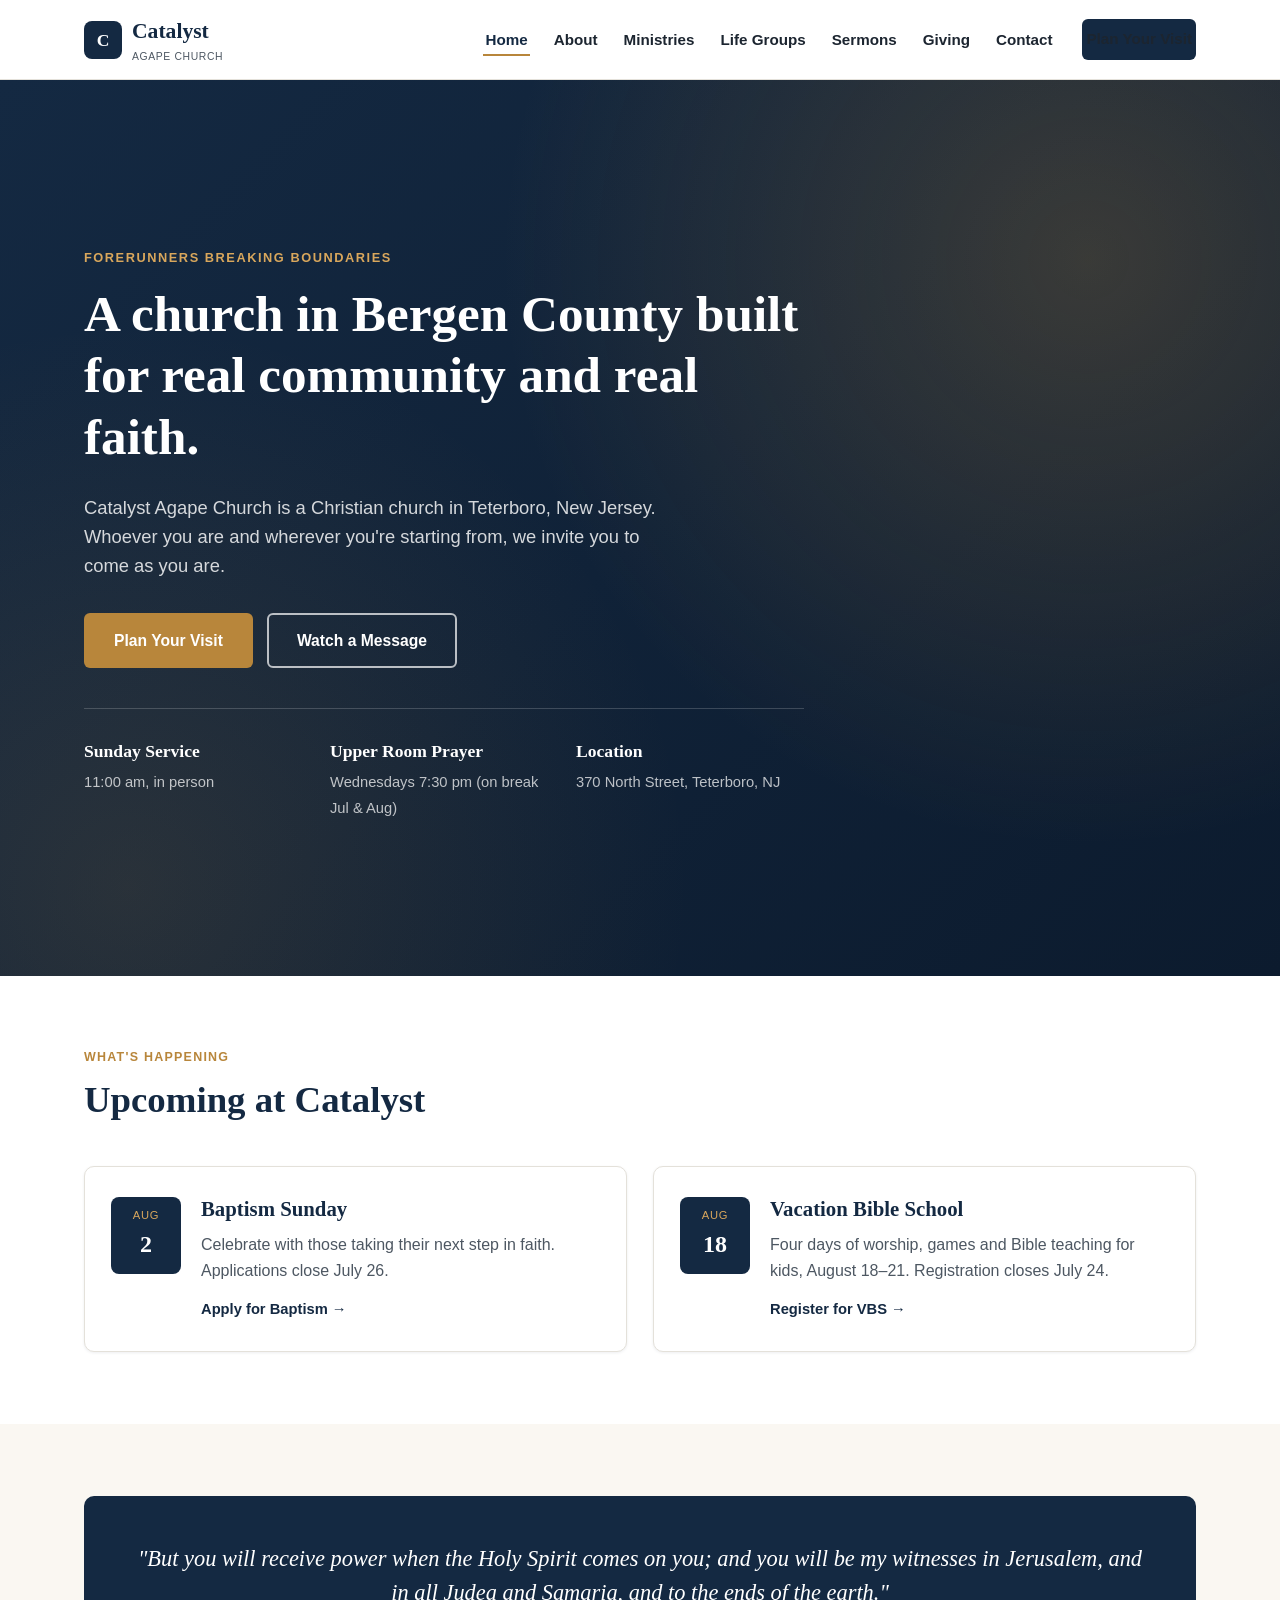
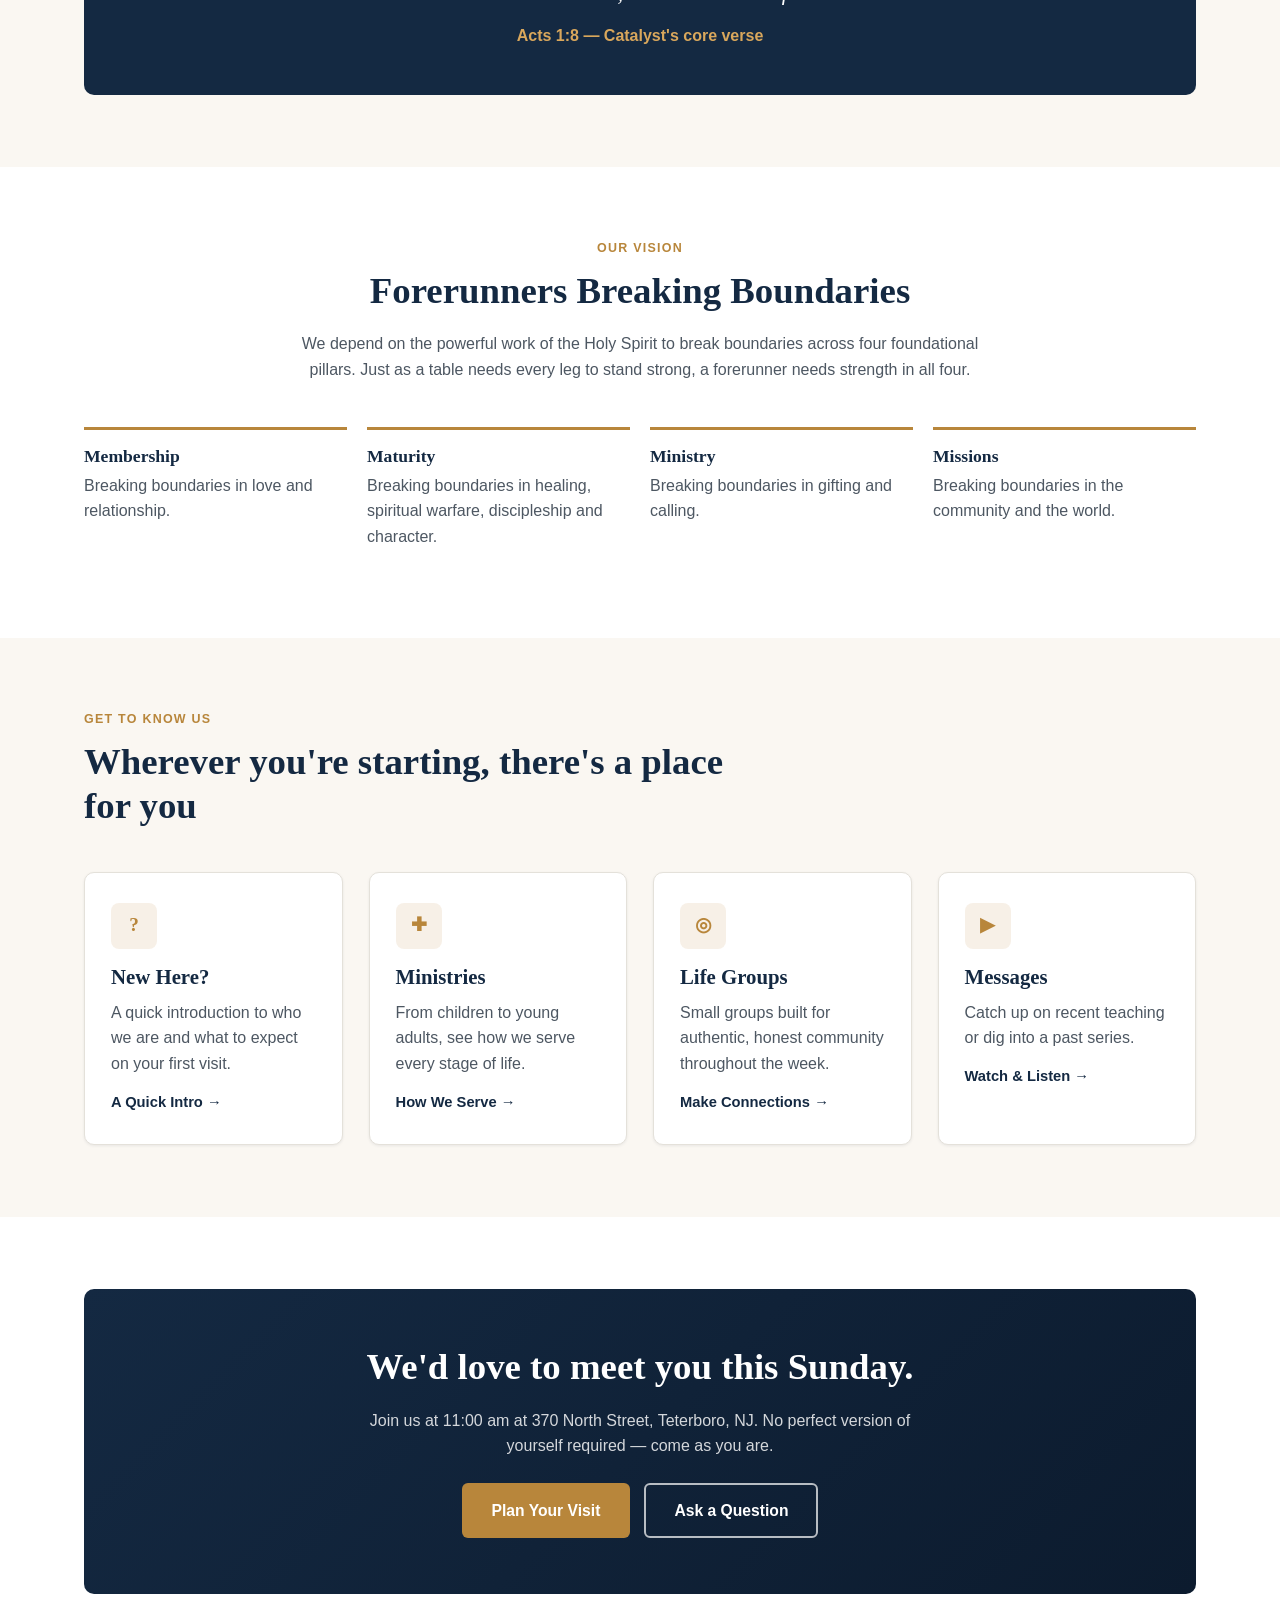
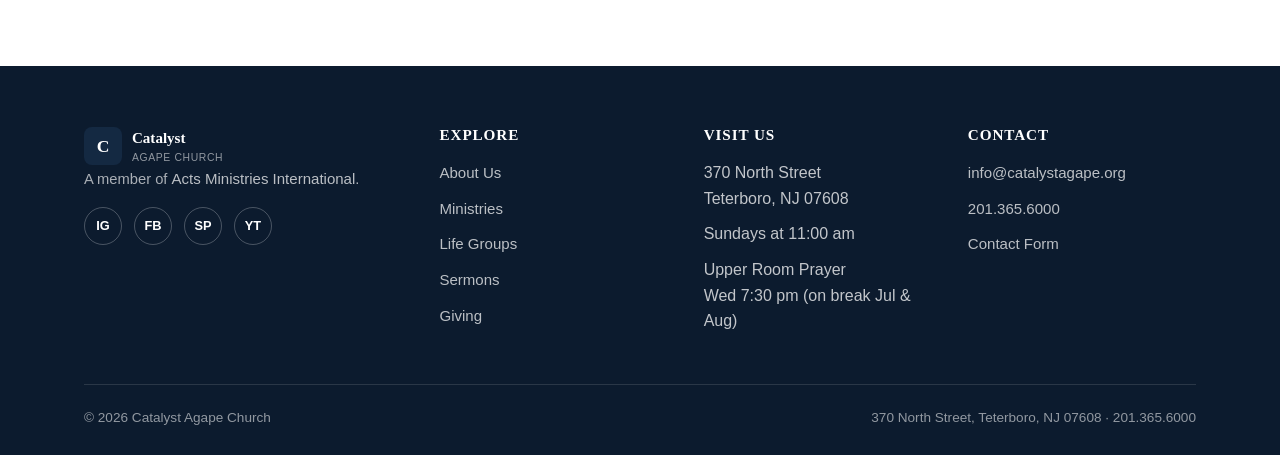
==== index.html @ f1cb63ee "Add files via upload" ====
<!DOCTYPE html>
<html lang="en">
<head>
<meta charset="UTF-8">
<meta name="viewport" content="width=device-width, initial-scale=1">
<title>Catalyst Agape Church | Teterboro, NJ | Sunday Service 11am</title>
<meta name="description" content="Catalyst Agape Church is a Christian church in Bergen County, NJ, meeting Sundays at 11am in Teterboro. Forerunners breaking boundaries — come as you are.">
<link rel="canonical" href="https://catalystagape.org/">
<link rel="stylesheet" href="css/style.css">
<link rel="icon" href="images/favicon.png" type="image/png">

<!-- Local business / church structured data -->
<script type="application/ld+json">
{
  "@context": "https://schema.org",
  "@type": "Church",
  "name": "Catalyst Agape Church",
  "url": "https://catalystagape.org/",
  "email": "info@catalystagape.org",
  "telephone": "+1-201-365-6000",
  "address": {
    "@type": "PostalAddress",
    "streetAddress": "370 North Street",
    "addressLocality": "Teterboro",
    "addressRegion": "NJ",
    "postalCode": "07608",
    "addressCountry": "US"
  },
  "sameAs": [
    "https://www.instagram.com/catalystagape/",
    "https://www.facebook.com/catalystagape/",
    "https://open.spotify.com/show/67yGbIP8MisFN6WzU8Y2Gs",
    "https://www.youtube.com/user/catalystagape"
  ],
  "memberOf": {
    "@type": "Organization",
    "name": "Acts Ministries International",
    "url": "http://www.amichurches.com/"
  }
}
</script>
</head>
<body>
<a class="skip-link" href="#main">Skip to main content</a>

<header class="site-header">
  <div class="header-inner">
    <a class="brand" href="index.html">
      <span class="brand-mark">C</span>
      <span>Catalyst<br><small>Agape Church</small></span>
    </a>
    <nav class="main-nav" aria-label="Primary">
      <ul>
        <li><a href="index.html">Home</a></li>
        <li><a href="about.html">About</a></li>
        <li><a href="ministries.html">Ministries</a></li>
        <li><a href="lifegroups.html">Life Groups</a></li>
        <li><a href="sermons.html">Sermons</a></li>
        <li><a href="giving.html">Giving</a></li>
        <li><a href="contact.html">Contact</a></li>
      </ul>
      <div class="nav-cta"><a class="btn btn-navy" href="about.html#plan-visit">Plan Your Visit</a></div>
    </nav>
    <button class="nav-toggle" aria-label="Toggle menu" aria-expanded="false">
      <span></span><span></span><span></span>
    </button>
  </div>
</header>

<main id="main">

  <section class="hero">
    <div class="hero-inner">
      <p class="hero-eyebrow">Forerunners Breaking Boundaries</p>
      <h1>A church in Bergen County built for real community and real faith.</h1>
      <p class="hero-sub">Catalyst Agape Church is a Christian church in Teterboro, New Jersey. Whoever you are and wherever you're starting from, we invite you to come as you are.</p>
      <div class="hero-actions">
        <a class="btn btn-primary" href="about.html#plan-visit">Plan Your Visit</a>
        <a class="btn btn-outline" href="sermons.html">Watch a Message</a>
      </div>
      <div class="hero-facts">
        <div class="hero-fact">
          <strong>Sunday Service</strong>
          <span>11:00 am, in person</span>
        </div>
        <div class="hero-fact">
          <strong>Upper Room Prayer</strong>
          <span>Wednesdays 7:30 pm (on break Jul &amp; Aug)</span>
        </div>
        <div class="hero-fact">
          <strong>Location</strong>
          <span>370 North Street, Teterboro, NJ</span>
        </div>
      </div>
    </div>
  </section>

  <!-- Upcoming events — update dates/links here as they change -->
  <section>
    <div class="container">
      <div class="section-head">
        <p class="eyebrow">What's Happening</p>
        <h2>Upcoming at Catalyst</h2>
      </div>
      <div class="grid grid-2">
        <div class="card event-card">
          <div class="event-date"><span class="month">Aug</span><span class="day">2</span></div>
          <div>
            <h3>Baptism Sunday</h3>
            <p>Celebrate with those taking their next step in faith. Applications close July 26.</p>
            <a class="card-link" href="http://bit.ly/CACBaptism">Apply for Baptism →</a>
          </div>
        </div>
        <div class="card event-card">
          <div class="event-date"><span class="month">Aug</span><span class="day">18</span></div>
          <div>
            <h3>Vacation Bible School</h3>
            <p>Four days of worship, games and Bible teaching for kids, August 18–21. Registration closes July 24.</p>
            <a class="card-link" href="https://bit.ly/CatalystVBS">Register for VBS →</a>
          </div>
        </div>
      </div>
    </div>
  </section>

  <section class="section-alt">
    <div class="container">
      <div class="verse-block">
        <blockquote>"But you will receive power when the Holy Spirit comes on you; and you will be my witnesses in Jerusalem, and in all Judea and Samaria, and to the ends of the earth."</blockquote>
        <cite>Acts 1:8 — Catalyst's core verse</cite>
      </div>
    </div>
  </section>

  <section>
    <div class="container">
      <div class="section-head center">
        <p class="eyebrow">Our Vision</p>
        <h2>Forerunners Breaking Boundaries</h2>
        <p>We depend on the powerful work of the Holy Spirit to break boundaries across four foundational pillars. Just as a table needs every leg to stand strong, a forerunner needs strength in all four.</p>
      </div>
      <div class="pillars">
        <div class="pillar">
          <h3>Membership</h3>
          <p>Breaking boundaries in love and relationship.</p>
        </div>
        <div class="pillar">
          <h3>Maturity</h3>
          <p>Breaking boundaries in healing, spiritual warfare, discipleship and character.</p>
        </div>
        <div class="pillar">
          <h3>Ministry</h3>
          <p>Breaking boundaries in gifting and calling.</p>
        </div>
        <div class="pillar">
          <h3>Missions</h3>
          <p>Breaking boundaries in the community and the world.</p>
        </div>
      </div>
    </div>
  </section>

  <section class="section-alt">
    <div class="container">
      <div class="section-head">
        <p class="eyebrow">Get to Know Us</p>
        <h2>Wherever you're starting, there's a place for you</h2>
      </div>
      <div class="grid grid-4">
        <div class="card">
          <div class="icon-badge">?</div>
          <h3>New Here?</h3>
          <p>A quick introduction to who we are and what to expect on your first visit.</p>
          <a class="card-link" href="about.html">A Quick Intro →</a>
        </div>
        <div class="card">
          <div class="icon-badge">✚</div>
          <h3>Ministries</h3>
          <p>From children to young adults, see how we serve every stage of life.</p>
          <a class="card-link" href="ministries.html">How We Serve →</a>
        </div>
        <div class="card">
          <div class="icon-badge">◎</div>
          <h3>Life Groups</h3>
          <p>Small groups built for authentic, honest community throughout the week.</p>
          <a class="card-link" href="lifegroups.html">Make Connections →</a>
        </div>
        <div class="card">
          <div class="icon-badge">▶</div>
          <h3>Messages</h3>
          <p>Catch up on recent teaching or dig into a past series.</p>
          <a class="card-link" href="sermons.html">Watch &amp; Listen →</a>
        </div>
      </div>
    </div>
  </section>

  <section>
    <div class="container">
      <div class="cta-banner">
        <h2>We'd love to meet you this Sunday.</h2>
        <p>Join us at 11:00 am at 370 North Street, Teterboro, NJ. No perfect version of yourself required — come as you are.</p>
        <div class="cta-actions">
          <a class="btn btn-primary" href="about.html#plan-visit">Plan Your Visit</a>
          <a class="btn btn-outline" href="contact.html">Ask a Question</a>
        </div>
      </div>
    </div>
  </section>

</main>

<footer class="site-footer">
  <div class="container">
    <div class="footer-grid">
      <div class="footer-brand">
        <a class="brand" href="index.html" style="color:#fff;">
          <span class="brand-mark">C</span>
          <span>Catalyst<br><small style="color:rgba(255,255,255,0.55)">Agape Church</small></span>
        </a>
        <p>A member of <a href="http://www.amichurches.com/">Acts Ministries International</a>.</p>
        <div class="social-row">
          <a href="https://www.instagram.com/catalystagape/" aria-label="Instagram">IG</a>
          <a href="https://www.facebook.com/catalystagape/" aria-label="Facebook">FB</a>
          <a href="https://open.spotify.com/show/67yGbIP8MisFN6WzU8Y2Gs" aria-label="Spotify">SP</a>
          <a href="https://www.youtube.com/user/catalystagape" aria-label="YouTube">YT</a>
        </div>
      </div>
      <div>
        <h4>Explore</h4>
        <ul>
          <li><a href="about.html">About Us</a></li>
          <li><a href="ministries.html">Ministries</a></li>
          <li><a href="lifegroups.html">Life Groups</a></li>
          <li><a href="sermons.html">Sermons</a></li>
          <li><a href="giving.html">Giving</a></li>
        </ul>
      </div>
      <div>
        <h4>Visit Us</h4>
        <ul>
          <li>370 North Street<br>Teterboro, NJ 07608</li>
          <li>Sundays at 11:00 am</li>
          <li>Upper Room Prayer<br>Wed 7:30 pm (on break Jul &amp; Aug)</li>
        </ul>
      </div>
      <div>
        <h4>Contact</h4>
        <ul>
          <li><a href="mailto:info@catalystagape.org">info@catalystagape.org</a></li>
          <li><a href="tel:+12013656000">201.365.6000</a></li>
          <li><a href="contact.html">Contact Form</a></li>
        </ul>
      </div>
    </div>
    <div class="footer-bottom">
      <span>© <span id="year">2026</span> Catalyst Agape Church</span>
      <span>370 North Street, Teterboro, NJ 07608 · 201.365.6000</span>
    </div>
  </div>
</footer>

<script src="js/main.js"></script>
</body>
</html>
---- css/style.css ----
/* =========================================================
   Catalyst Agape Church — main stylesheet
   ========================================================= */

:root {
  --color-navy: #142942;
  --color-navy-dark: #0c1b2e;
  --color-gold: #b8863b;
  --color-gold-light: #d9a75c;
  --color-cream: #faf7f2;
  --color-paper: #ffffff;
  --color-ink: #1c2530;
  --color-ink-soft: #4d5762;
  --color-line: #e4e1da;
  --radius: 10px;
  --shadow-sm: 0 1px 3px rgba(20, 41, 66, 0.08);
  --shadow-md: 0 8px 24px rgba(20, 41, 66, 0.12);
  --max-width: 1160px;
  --font-body: -apple-system, BlinkMacSystemFont, "Segoe UI", Roboto, Helvetica, Arial, sans-serif;
  --font-serif: Georgia, "Times New Roman", serif;
}

* { box-sizing: border-box; }

html { scroll-behavior: smooth; }

body {
  margin: 0;
  font-family: var(--font-body);
  color: var(--color-ink);
  background: var(--color-paper);
  line-height: 1.6;
  -webkit-font-smoothing: antialiased;
}

img { max-width: 100%; display: block; }

a { color: var(--color-navy); text-decoration: none; }
a:hover { color: var(--color-gold); }

h1, h2, h3, h4 {
  font-family: var(--font-serif);
  color: var(--color-navy);
  line-height: 1.2;
  margin: 0 0 0.5em;
}

h1 { font-size: clamp(2rem, 5vw, 3.2rem); }
h2 { font-size: clamp(1.6rem, 3.5vw, 2.3rem); }
h3 { font-size: 1.3rem; }
p { margin: 0 0 1em; color: var(--color-ink-soft); }

.container {
  max-width: var(--max-width);
  margin: 0 auto;
  padding: 0 24px;
}

.skip-link {
  position: absolute;
  left: -999px;
  top: 0;
  background: var(--color-navy);
  color: #fff;
  padding: 10px 16px;
  z-index: 1000;
}
.skip-link:focus { left: 12px; top: 12px; }

/* ---------- Buttons ---------- */
.btn {
  display: inline-block;
  padding: 13px 28px;
  border-radius: 6px;
  font-weight: 600;
  font-size: 0.98rem;
  text-align: center;
  cursor: pointer;
  border: 2px solid transparent;
  transition: transform 0.15s ease, box-shadow 0.15s ease, background 0.15s ease, color 0.15s ease;
}
.btn-primary {
  background: var(--color-gold);
  color: #fff;
}
.btn-primary:hover { background: var(--color-gold-light); color: #fff; transform: translateY(-1px); }
.btn-outline {
  background: transparent;
  border-color: rgba(255,255,255,0.7);
  color: #fff;
}
.btn-outline:hover { background: rgba(255,255,255,0.12); color: #fff; }
.btn-navy {
  background: var(--color-navy);
  color: #fff;
}
.btn-navy:hover { background: var(--color-navy-dark); color: #fff; }
.btn-block { display: block; width: 100%; }

/* ---------- Header ---------- */
.site-header {
  position: sticky;
  top: 0;
  z-index: 500;
  background: var(--color-paper);
  border-bottom: 1px solid var(--color-line);
}
.header-inner {
  max-width: var(--max-width);
  margin: 0 auto;
  padding: 14px 24px;
  display: flex;
  align-items: center;
  justify-content: space-between;
  gap: 16px;
}
.brand {
  display: flex;
  align-items: center;
  gap: 10px;
  font-family: var(--font-serif);
  font-size: 1.35rem;
  font-weight: 700;
  color: var(--color-navy);
}
.brand-mark {
  width: 38px;
  height: 38px;
  border-radius: 8px;
  background: var(--color-navy);
  color: #fff;
  display: flex;
  align-items: center;
  justify-content: center;
  font-family: var(--font-serif);
  font-weight: 700;
  font-size: 1.1rem;
  flex-shrink: 0;
}
.brand small {
  display: block;
  font-family: var(--font-body);
  font-weight: 500;
  font-size: 0.65rem;
  letter-spacing: 0.06em;
  color: var(--color-ink-soft);
  text-transform: uppercase;
}

.main-nav {
  display: flex;
  align-items: center;
  gap: 28px;
}
.main-nav ul {
  list-style: none;
  display: flex;
  gap: 22px;
  margin: 0;
  padding: 0;
}
.main-nav a {
  font-size: 0.95rem;
  font-weight: 600;
  color: var(--color-ink);
  padding: 6px 2px;
  border-bottom: 2px solid transparent;
}
.main-nav a:hover,
.main-nav a[aria-current="page"] {
  color: var(--color-navy);
  border-bottom-color: var(--color-gold);
}

.nav-cta { flex-shrink: 0; }

.nav-toggle {
  display: none;
  background: none;
  border: none;
  cursor: pointer;
  padding: 6px;
}
.nav-toggle span {
  display: block;
  width: 26px;
  height: 2px;
  background: var(--color-navy);
  margin: 6px 0;
  transition: transform 0.2s ease, opacity 0.2s ease;
}

/* ---------- Hero ---------- */
.hero {
  background: linear-gradient(135deg, var(--color-navy) 0%, var(--color-navy-dark) 100%);
  color: #fff;
  position: relative;
  overflow: hidden;
}
.hero::before {
  content: "";
  position: absolute;
  inset: 0;
  background:
    radial-gradient(circle at 85% 20%, rgba(184,134,59,0.25), transparent 45%),
    radial-gradient(circle at 10% 90%, rgba(184,134,59,0.15), transparent 40%);
}
.hero-inner {
  position: relative;
  max-width: var(--max-width);
  margin: 0 auto;
  padding: 96px 24px 84px;
}
.hero-eyebrow {
  text-transform: uppercase;
  letter-spacing: 0.12em;
  font-size: 0.8rem;
  font-weight: 700;
  color: var(--color-gold-light);
  margin-bottom: 14px;
}
.hero h1 { color: #fff; max-width: 720px; }
.hero-sub {
  color: rgba(255,255,255,0.82);
  font-size: 1.15rem;
  max-width: 600px;
  margin-bottom: 32px;
}
.hero-actions { display: flex; gap: 14px; flex-wrap: wrap; margin-bottom: 40px; }

.hero-facts {
  display: grid;
  grid-template-columns: repeat(3, 1fr);
  gap: 18px;
  max-width: 720px;
  border-top: 1px solid rgba(255,255,255,0.18);
  padding-top: 28px;
}
.hero-fact strong {
  display: block;
  font-family: var(--font-serif);
  font-size: 1.1rem;
  color: #fff;
  margin-bottom: 4px;
}
.hero-fact span { color: rgba(255,255,255,0.72); font-size: 0.92rem; }

.page-hero {
  background: linear-gradient(135deg, var(--color-navy) 0%, var(--color-navy-dark) 100%);
  color: #fff;
  padding: 64px 0 56px;
}
.page-hero h1 { color: #fff; margin-bottom: 10px; }
.page-hero p { color: rgba(255,255,255,0.82); max-width: 640px; font-size: 1.05rem; }
.breadcrumb {
  font-size: 0.85rem;
  color: rgba(255,255,255,0.6);
  margin-bottom: 14px;
}
.breadcrumb a { color: rgba(255,255,255,0.8); }

/* ---------- Sections ---------- */
section { padding: 72px 0; }
.section-alt { background: var(--color-cream); }
.section-head { max-width: 680px; margin-bottom: 44px; }
.section-head.center { margin-left: auto; margin-right: auto; text-align: center; }
.eyebrow {
  text-transform: uppercase;
  letter-spacing: 0.1em;
  font-size: 0.78rem;
  font-weight: 700;
  color: var(--color-gold);
  margin-bottom: 10px;
}

/* ---------- Cards / grids ---------- */
.grid {
  display: grid;
  gap: 26px;
}
.grid-4 { grid-template-columns: repeat(4, 1fr); }
.grid-3 { grid-template-columns: repeat(3, 1fr); }
.grid-2 { grid-template-columns: repeat(2, 1fr); }

.card {
  background: var(--color-paper);
  border: 1px solid var(--color-line);
  border-radius: var(--radius);
  padding: 30px 26px;
  box-shadow: var(--shadow-sm);
  transition: box-shadow 0.2s ease, transform 0.2s ease;
}
.card:hover { box-shadow: var(--shadow-md); transform: translateY(-2px); }
.card h3 { margin-bottom: 10px; }
.card p { margin-bottom: 12px; }
.card-link { font-weight: 600; font-size: 0.92rem; }

.icon-badge {
  width: 46px;
  height: 46px;
  border-radius: 8px;
  background: rgba(184,134,59,0.12);
  color: var(--color-gold);
  display: flex;
  align-items: center;
  justify-content: center;
  font-family: var(--font-serif);
  font-weight: 700;
  font-size: 1.2rem;
  margin-bottom: 16px;
}

/* ---------- Image placeholder (no real photo supplied yet) ---------- */
.img-frame {
  position: relative;
  background: var(--color-navy);
  border-radius: var(--radius);
  overflow: hidden;
  aspect-ratio: 4 / 3;
}
.img-frame img { width: 100%; height: 100%; object-fit: cover; }
.img-placeholder {
  width: 100%;
  height: 100%;
  display: flex;
  align-items: center;
  justify-content: center;
  text-align: center;
  padding: 16px;
  background: linear-gradient(135deg, #1b3350, #0c1b2e);
  color: rgba(255,255,255,0.75);
  font-size: 0.8rem;
  line-height: 1.5;
}
.img-frame.round { border-radius: 50%; aspect-ratio: 1/1; }

/* ---------- Verse / callout ---------- */
.verse-block {
  background: var(--color-navy);
  color: #fff;
  border-radius: var(--radius);
  padding: 46px;
  text-align: center;
}
.verse-block blockquote {
  font-family: var(--font-serif);
  font-size: 1.4rem;
  font-style: italic;
  margin: 0 0 14px;
  line-height: 1.5;
}
.verse-block cite { color: var(--color-gold-light); font-style: normal; font-weight: 600; }

/* ---------- Pillars ---------- */
.pillars {
  display: grid;
  grid-template-columns: repeat(4, 1fr);
  gap: 20px;
}
.pillar {
  border-top: 3px solid var(--color-gold);
  padding-top: 16px;
}
.pillar h3 { font-size: 1.1rem; margin-bottom: 6px; }

/* ---------- Staff ---------- */
.staff-card { text-align: center; }
.staff-card .img-frame { max-width: 200px; margin: 0 auto 18px; }
.staff-role {
  color: var(--color-gold);
  font-weight: 700;
  font-size: 0.85rem;
  text-transform: uppercase;
  letter-spacing: 0.05em;
  margin-bottom: 12px;
}
.staff-bio {
  font-size: 0.95rem;
  text-align: left;
}

/* ---------- Events ---------- */
.event-card {
  display: flex;
  gap: 20px;
  align-items: flex-start;
}
.event-date {
  flex-shrink: 0;
  width: 70px;
  text-align: center;
  background: var(--color-navy);
  color: #fff;
  border-radius: 8px;
  padding: 10px 6px;
}
.event-date .month { display: block; font-size: 0.7rem; text-transform: uppercase; letter-spacing: 0.06em; color: var(--color-gold-light); }
.event-date .day { display: block; font-family: var(--font-serif); font-size: 1.5rem; font-weight: 700; }

/* ---------- CTA banner ---------- */
.cta-banner {
  background: linear-gradient(135deg, var(--color-navy), var(--color-navy-dark));
  color: #fff;
  border-radius: var(--radius);
  padding: 56px;
  text-align: center;
}
.cta-banner h2 { color: #fff; }
.cta-banner p { color: rgba(255,255,255,0.82); max-width: 560px; margin-left: auto; margin-right: auto; }
.cta-actions { display: flex; gap: 14px; justify-content: center; flex-wrap: wrap; margin-top: 24px; }

/* ---------- Info list ---------- */
.info-list {
  list-style: none;
  margin: 0;
  padding: 0;
}
.info-list li {
  display: flex;
  gap: 14px;
  padding: 14px 0;
  border-bottom: 1px solid var(--color-line);
}
.info-list li:last-child { border-bottom: none; }
.info-list .label {
  flex-shrink: 0;
  width: 120px;
  font-weight: 700;
  color: var(--color-navy);
  font-size: 0.9rem;
  text-transform: uppercase;
  letter-spacing: 0.04em;
}

/* ---------- Forms ---------- */
.form-group { margin-bottom: 20px; }
label {
  display: block;
  font-weight: 600;
  font-size: 0.9rem;
  margin-bottom: 6px;
  color: var(--color-navy);
}
input, textarea, select {
  width: 100%;
  padding: 12px 14px;
  border: 1px solid var(--color-line);
  border-radius: 6px;
  font-size: 1rem;
  font-family: inherit;
  color: var(--color-ink);
  background: #fff;
}
input:focus, textarea:focus, select:focus {
  outline: none;
  border-color: var(--color-gold);
  box-shadow: 0 0 0 3px rgba(184,134,59,0.15);
}
textarea { resize: vertical; min-height: 130px; }
.form-note { font-size: 0.85rem; color: var(--color-ink-soft); margin-top: -8px; }
.form-status {
  margin-top: 16px;
  padding: 12px 16px;
  border-radius: 6px;
  font-size: 0.92rem;
  display: none;
}
.form-status.show { display: block; }
.form-status.success { background: #e8f3e8; color: #256029; border: 1px solid #b7dfb7; }
.form-status.error { background: #fbe9e7; color: #a83c2a; border: 1px solid #f2c2b8; }

/* ---------- Giving methods ---------- */
.give-method {
  border-left: 3px solid var(--color-gold);
  padding-left: 20px;
}

/* ---------- Footer ---------- */
.site-footer {
  background: var(--color-navy-dark);
  color: rgba(255,255,255,0.75);
  padding: 60px 0 26px;
}
.footer-grid {
  display: grid;
  grid-template-columns: 1.4fr 1fr 1fr 1fr;
  gap: 36px;
  margin-bottom: 40px;
}
.footer-grid h4 {
  color: #fff;
  font-size: 0.95rem;
  text-transform: uppercase;
  letter-spacing: 0.06em;
  margin-bottom: 16px;
}
.footer-grid ul { list-style: none; margin: 0; padding: 0; }
.footer-grid li { margin-bottom: 10px; }
.footer-grid a { color: rgba(255,255,255,0.72); font-size: 0.94rem; }
.footer-grid a:hover { color: var(--color-gold-light); }
.footer-brand p { color: rgba(255,255,255,0.65); font-size: 0.92rem; max-width: 280px; }
.social-row { display: flex; gap: 12px; margin-top: 16px; }
.social-row a {
  width: 38px;
  height: 38px;
  border-radius: 50%;
  border: 1px solid rgba(255,255,255,0.25);
  display: flex;
  align-items: center;
  justify-content: center;
  font-size: 0.8rem;
  font-weight: 700;
  color: #fff;
}
.social-row a:hover { background: var(--color-gold); border-color: var(--color-gold); }
.footer-bottom {
  border-top: 1px solid rgba(255,255,255,0.12);
  padding-top: 22px;
  display: flex;
  justify-content: space-between;
  flex-wrap: wrap;
  gap: 10px;
  font-size: 0.85rem;
  color: rgba(255,255,255,0.55);
}
.footer-bottom a { color: rgba(255,255,255,0.7); }

/* ---------- Utility ---------- */
.mt-0 { margin-top: 0; }
.text-center { text-align: center; }
.small { font-size: 0.88rem; }
.tag {
  display: inline-block;
  background: rgba(184,134,59,0.12);
  color: var(--color-gold);
  font-size: 0.75rem;
  font-weight: 700;
  text-transform: uppercase;
  letter-spacing: 0.05em;
  padding: 4px 10px;
  border-radius: 4px;
  margin-bottom: 10px;
}

/* ---------- Responsive ---------- */
@media (max-width: 960px) {
  .grid-4 { grid-template-columns: repeat(2, 1fr); }
  .grid-3 { grid-template-columns: repeat(2, 1fr); }
  .pillars { grid-template-columns: repeat(2, 1fr); }
  .footer-grid { grid-template-columns: 1fr 1fr; }
}

@media (max-width: 760px) {
  .nav-toggle { display: block; }
  .main-nav {
    position: fixed;
    inset: 68px 0 0 0;
    background: var(--color-paper);
    flex-direction: column;
    align-items: stretch;
    padding: 24px;
    transform: translateX(100%);
    transition: transform 0.25s ease;
    overflow-y: auto;
  }
  .main-nav.open { transform: translateX(0); }
  .main-nav ul { flex-direction: column; gap: 4px; }
  .main-nav ul a {
    display: block;
    padding: 14px 6px;
    border-bottom: 1px solid var(--color-line);
  }
  .nav-cta { margin-top: 18px; }
  .nav-cta .btn { display: block; text-align: center; }

  .hero-inner { padding: 56px 20px 48px; }
  .hero-facts { grid-template-columns: 1fr; gap: 16px; }
  .hero-actions .btn { width: 100%; }

  section { padding: 52px 0; }
  .grid-4, .grid-3, .grid-2 { grid-template-columns: 1fr; }
  .pillars { grid-template-columns: 1fr; }
  .footer-grid { grid-template-columns: 1fr; gap: 28px; }
  .footer-bottom { flex-direction: column; text-align: center; }
  .cta-banner { padding: 40px 24px; }
  .verse-block { padding: 32px 22px; }
  .event-card { flex-direction: row; }
}
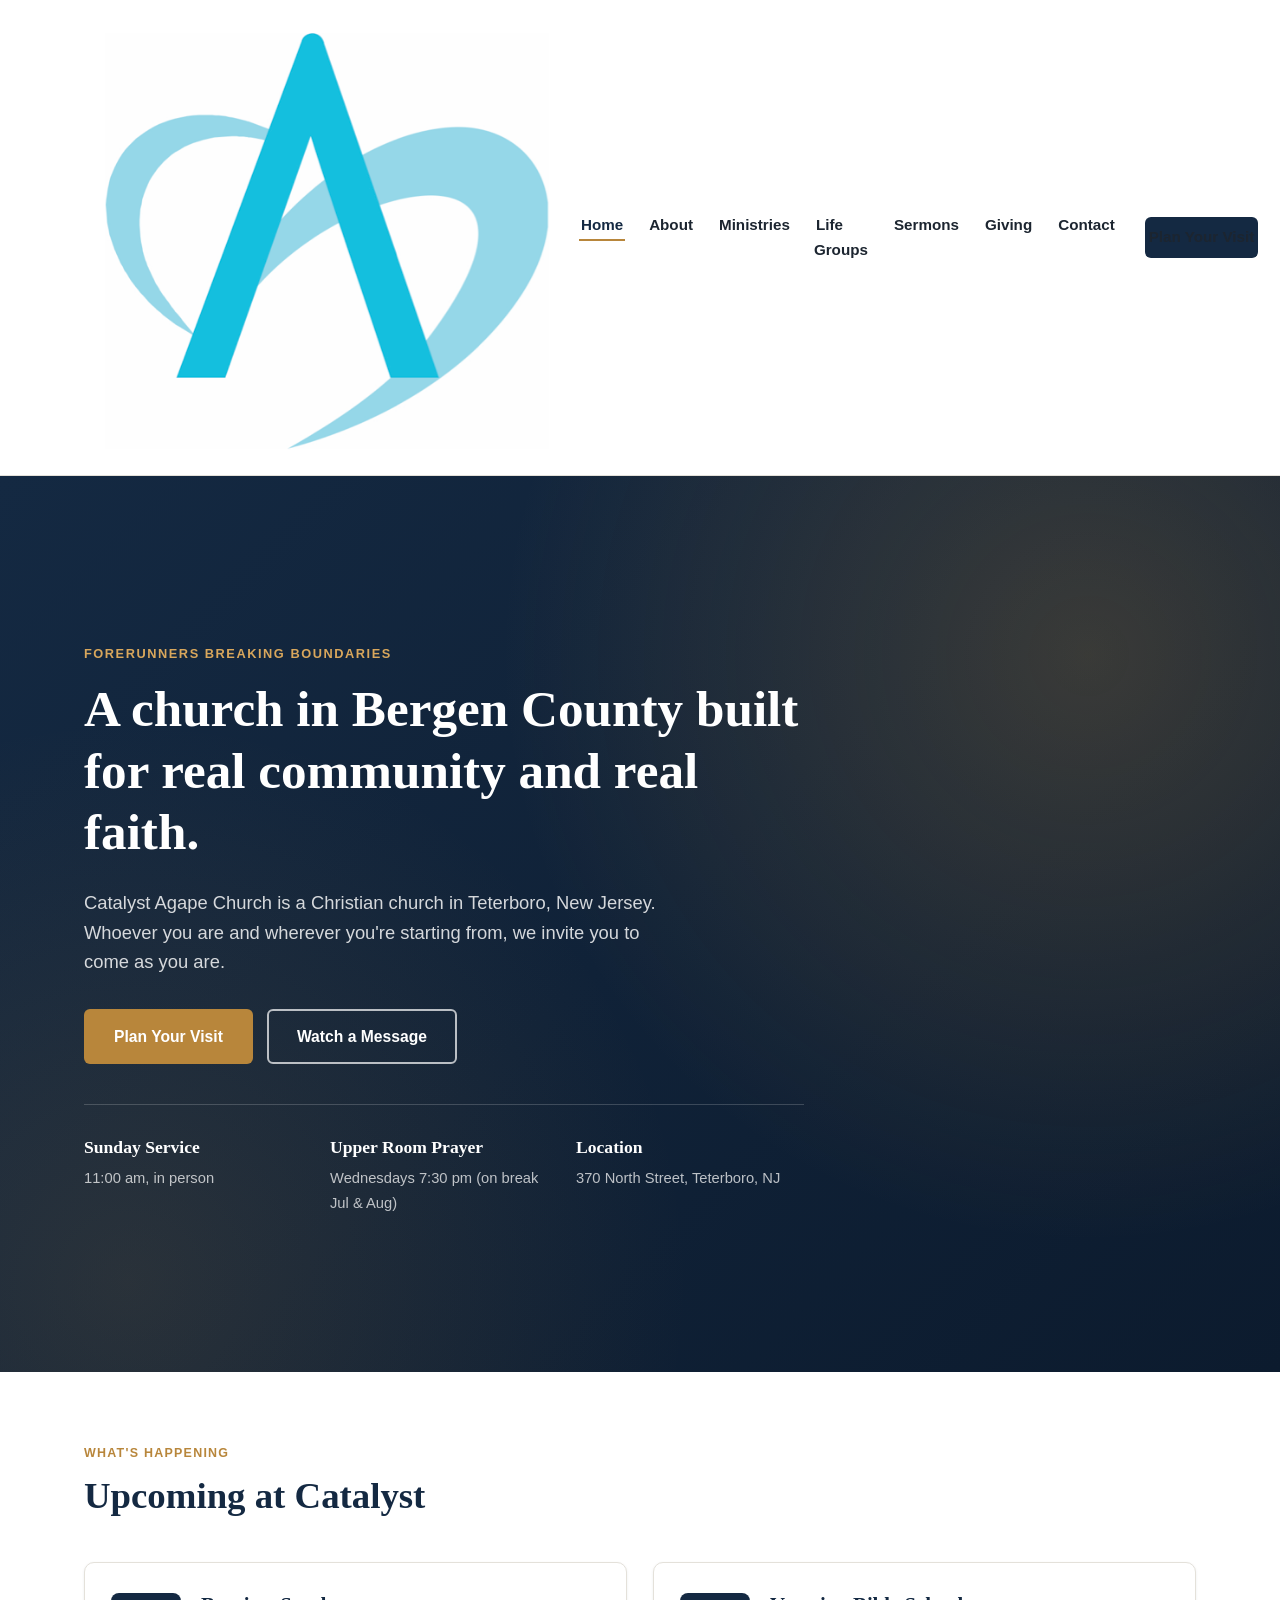
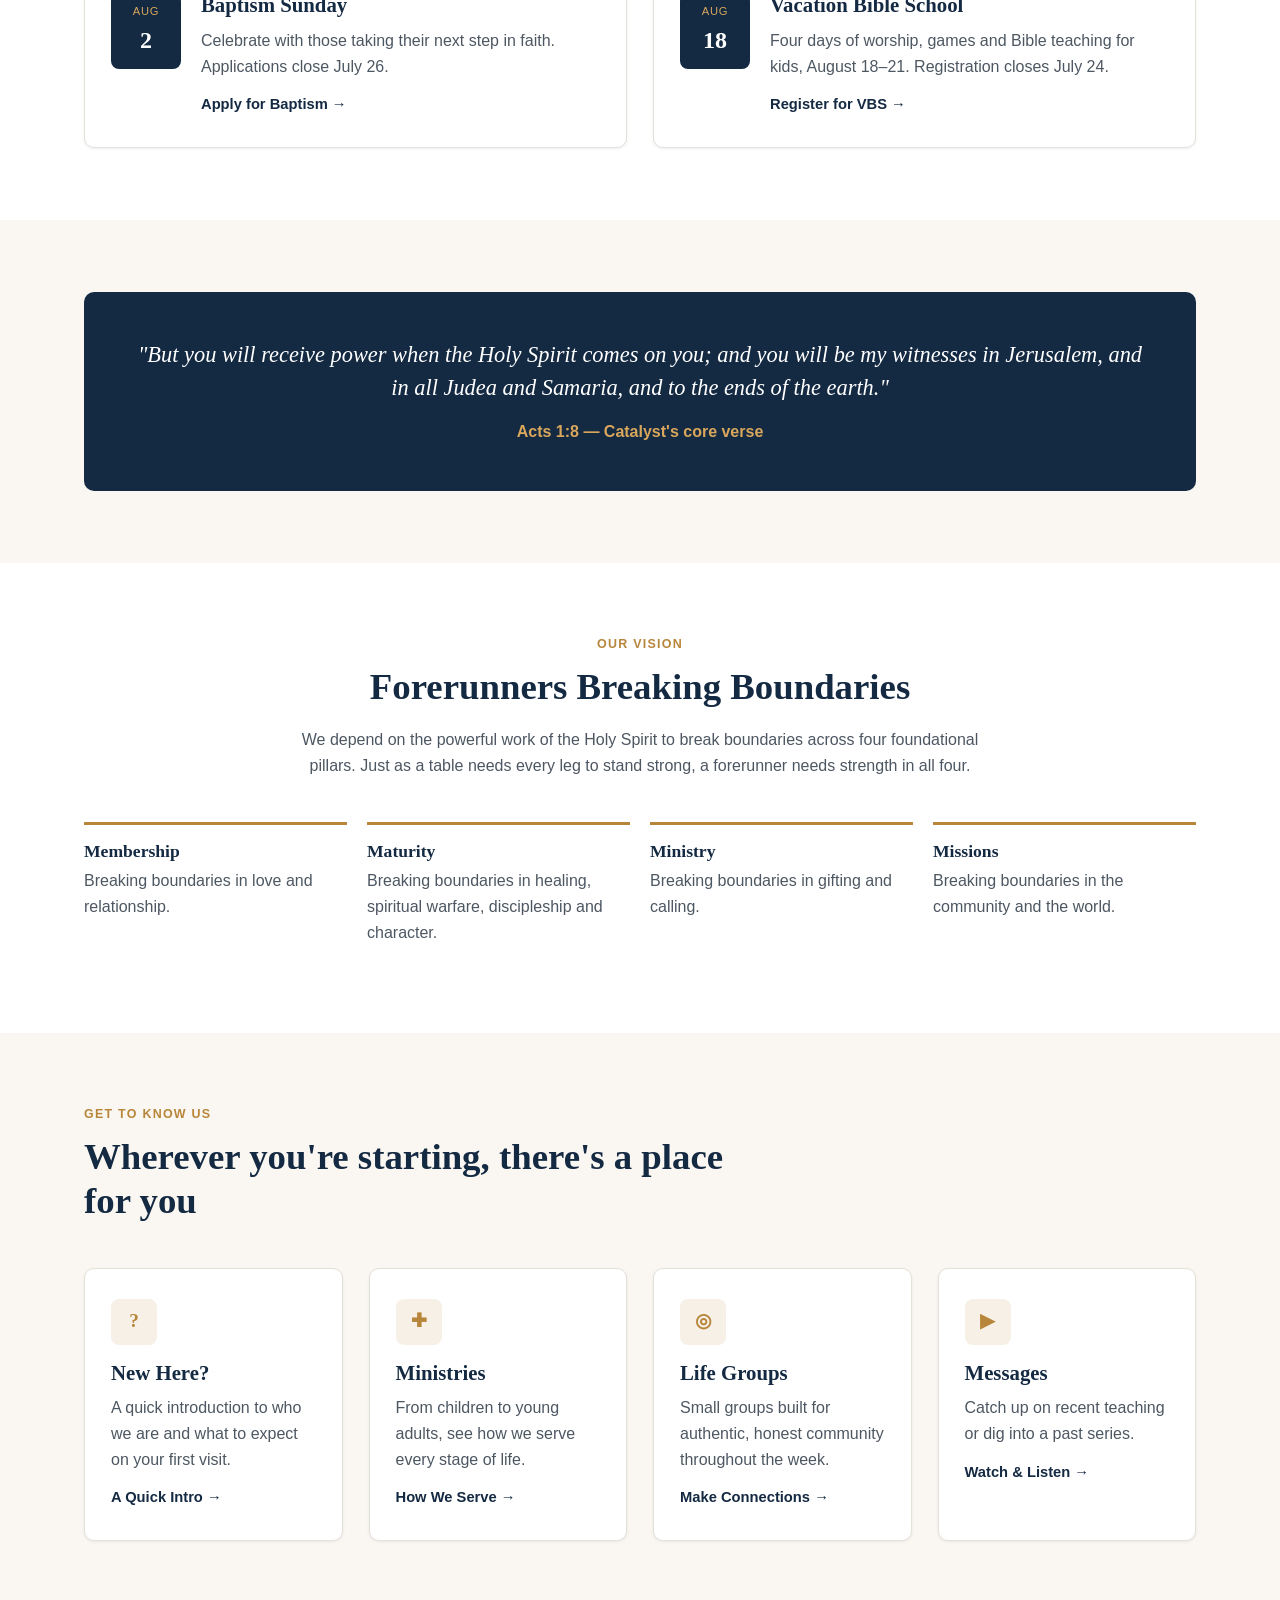
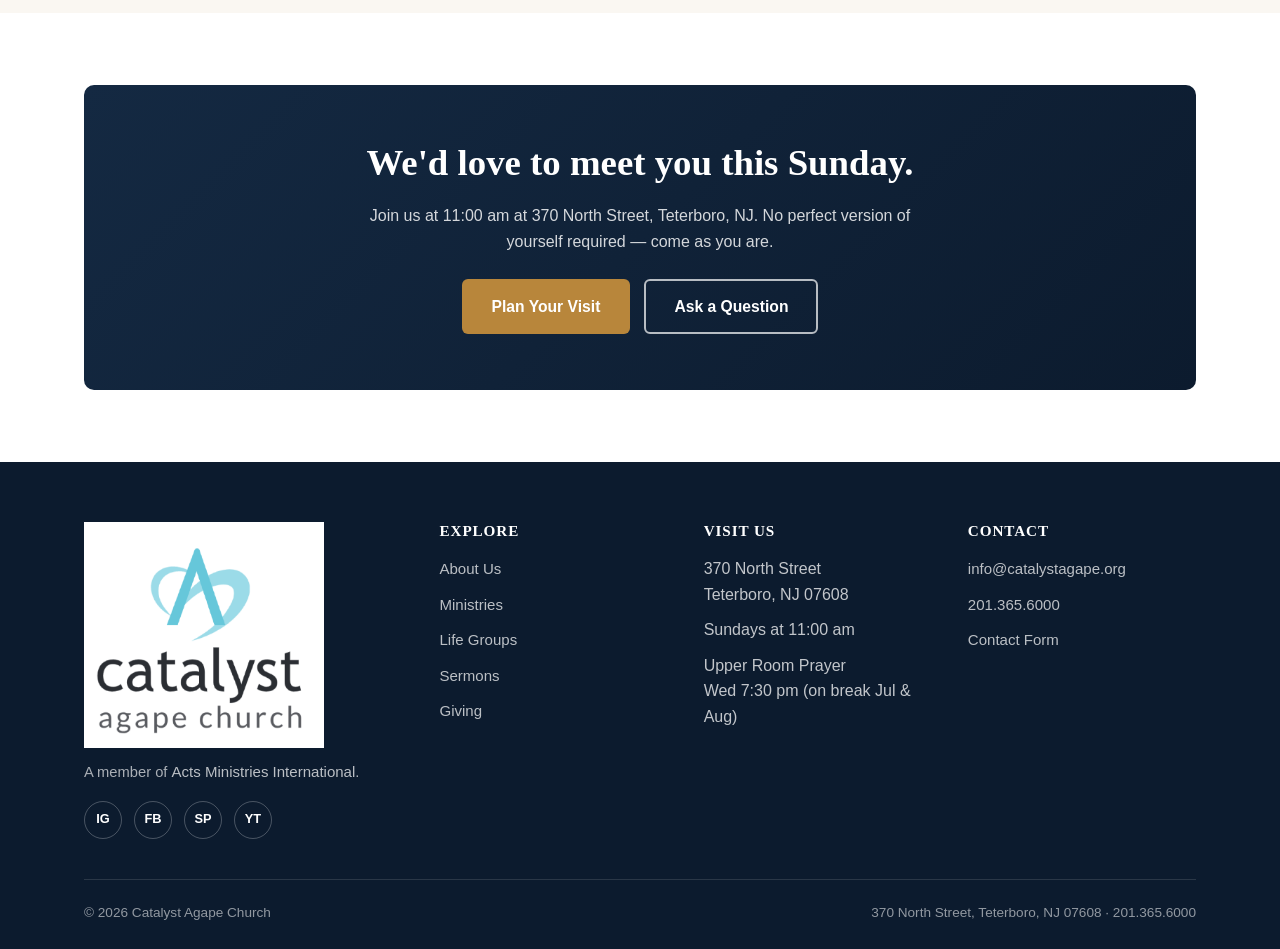
==== commit 9ccf717a: "Add files via upload Update branding, colors, and logos" ====
--- a/index.html
+++ b/index.html
@@ -46,8 +46,7 @@
 <header class="site-header">
   <div class="header-inner">
     <a class="brand" href="index.html">
-      <span class="brand-mark">C</span>
-      <span>Catalyst<br><small>Agape Church</small></span>
+      <img class="brand-logo" src="images/logo-mark.png" alt="Catalyst Agape Church">
     </a>
     <nav class="main-nav" aria-label="Primary">
       <ul>
@@ -214,9 +213,8 @@
   <div class="container">
     <div class="footer-grid">
       <div class="footer-brand">
-        <a class="brand" href="index.html" style="color:#fff;">
-          <span class="brand-mark">C</span>
-          <span>Catalyst<br><small style="color:rgba(255,255,255,0.55)">Agape Church</small></span>
+        <a class="brand" href="index.html" style="margin-bottom:12px;">
+          <img class="brand-logo" src="images/logo-lockup.png" alt="Catalyst Agape Church" style="max-width:240px;">
         </a>
         <p>A member of <a href="http://www.amichurches.com/">Acts Ministries International</a>.</p>
         <div class="social-row">
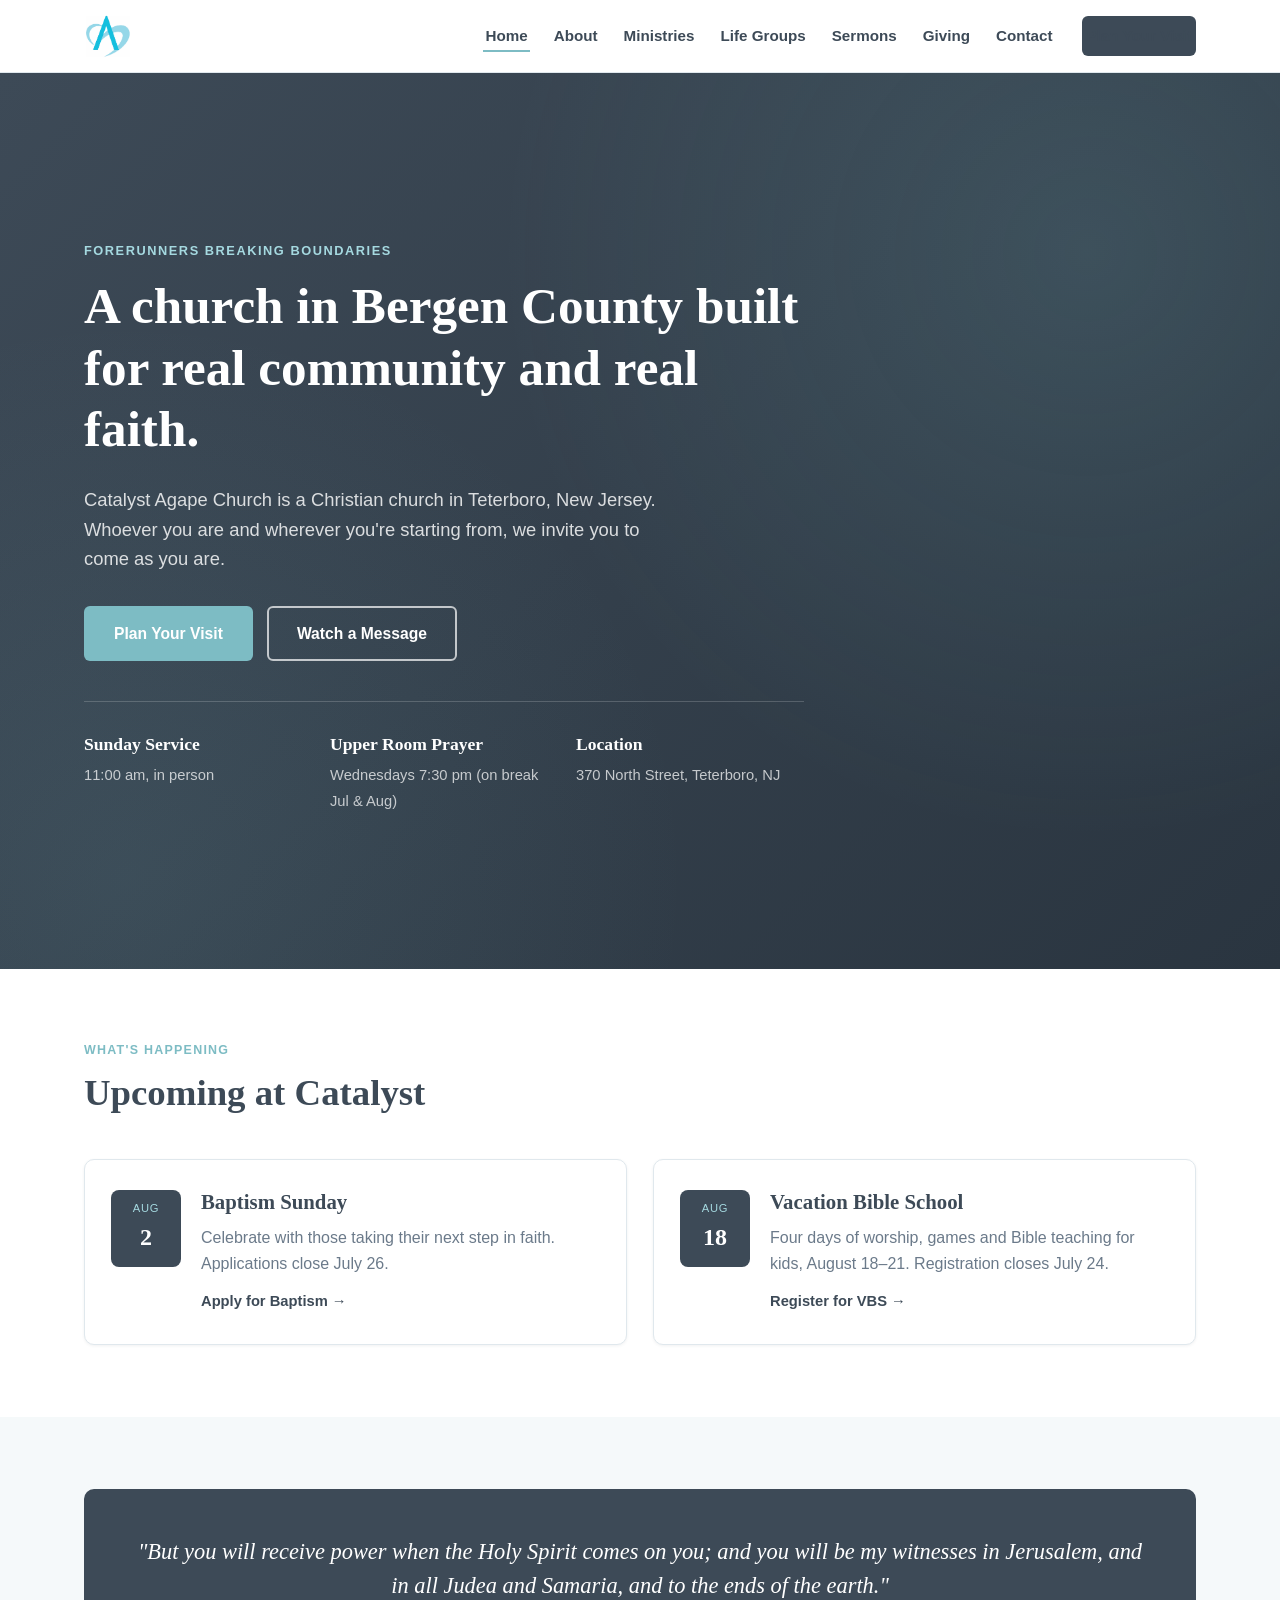
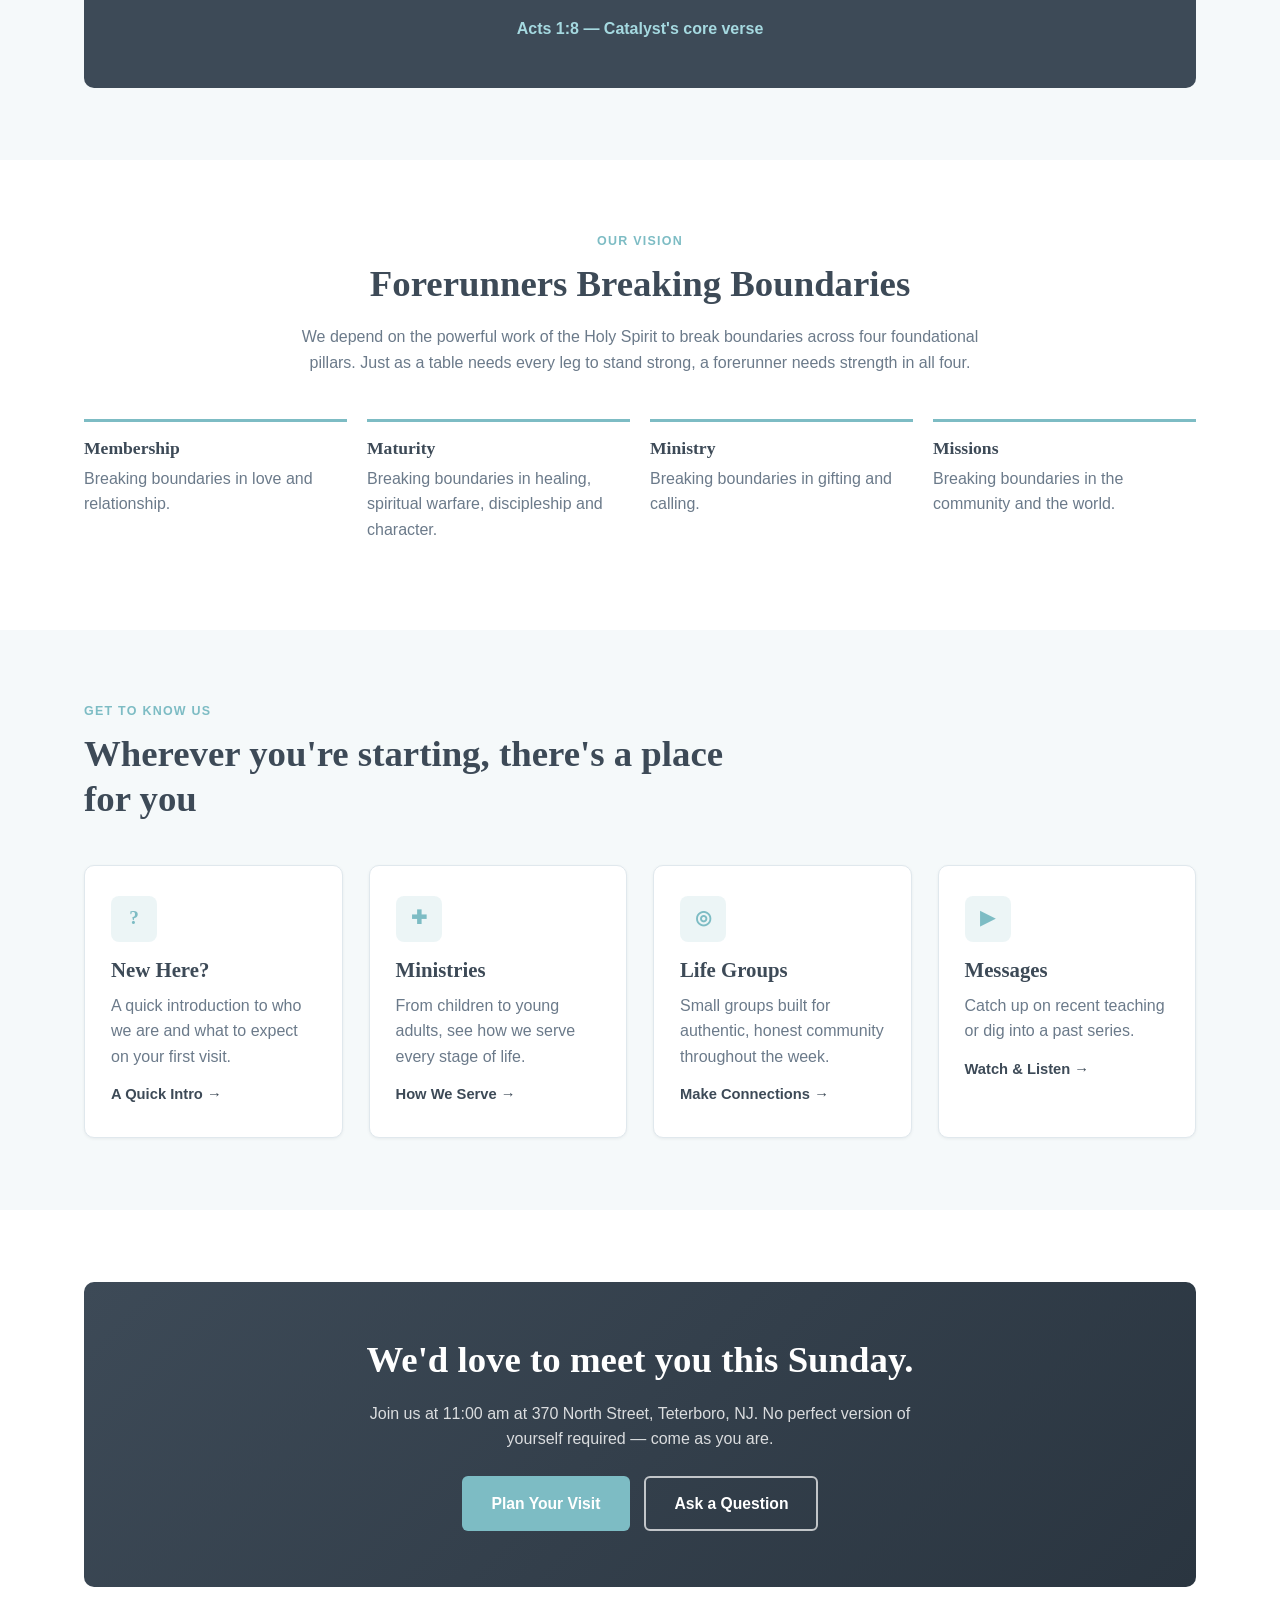
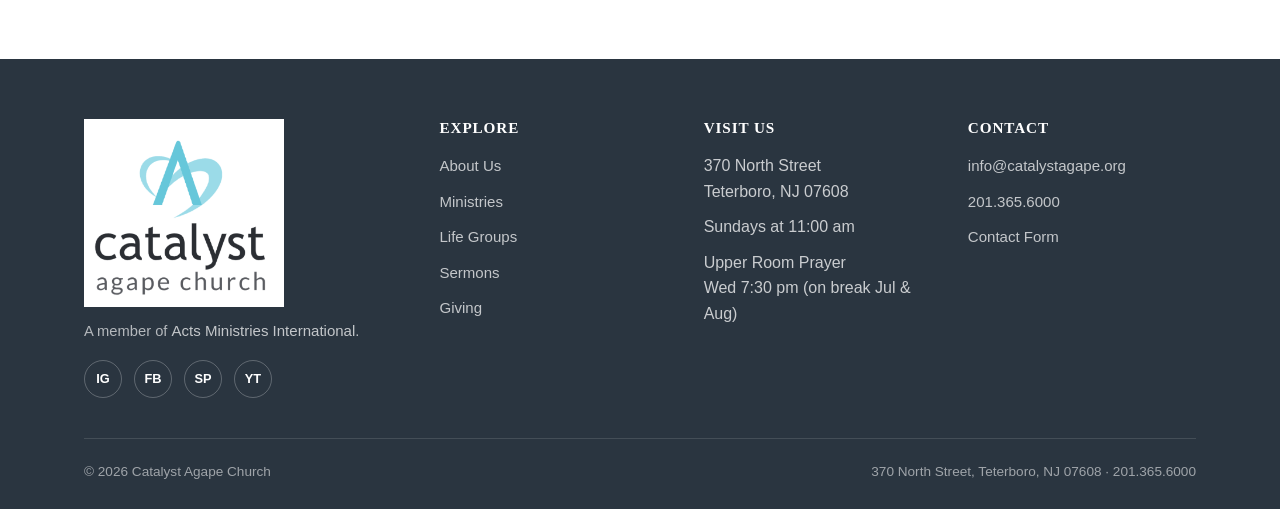
==== commit 13b4de23: "Add files via upload Fix inconsistent branding across pages: unify color palette and logo sizing  " ====
--- a/index.html
+++ b/index.html
@@ -214,7 +214,7 @@
     <div class="footer-grid">
       <div class="footer-brand">
         <a class="brand" href="index.html" style="margin-bottom:12px;">
-          <img class="brand-logo" src="images/logo-lockup.png" alt="Catalyst Agape Church" style="max-width:240px;">
+          <img class="brand-logo" src="images/logo-lockup.png" alt="Catalyst Agape Church">
         </a>
         <p>A member of <a href="http://www.amichurches.com/">Acts Ministries International</a>.</p>
         <div class="social-row">
--- a/css/style.css
+++ b/css/style.css
@@ -3,18 +3,18 @@
    ========================================================= */
 
 :root {
-  --color-navy: #142942;
-  --color-navy-dark: #0c1b2e;
-  --color-gold: #b8863b;
-  --color-gold-light: #d9a75c;
-  --color-cream: #faf7f2;
+  --color-primary: #7DBCC4;
+  --color-primary-dark: #5fa9b3;
+  --color-charcoal: #3D4A57;
+  --color-charcoal-dark: #2a3540;
+  --color-cream: #f5f9fa;
   --color-paper: #ffffff;
-  --color-ink: #1c2530;
-  --color-ink-soft: #4d5762;
-  --color-line: #e4e1da;
+  --color-ink: #3D4A57;
+  --color-ink-soft: #6b7a8a;
+  --color-line: #e0e8ed;
   --radius: 10px;
-  --shadow-sm: 0 1px 3px rgba(20, 41, 66, 0.08);
-  --shadow-md: 0 8px 24px rgba(20, 41, 66, 0.12);
+  --shadow-sm: 0 1px 3px rgba(61, 74, 87, 0.08);
+  --shadow-md: 0 8px 24px rgba(61, 74, 87, 0.12);
   --max-width: 1160px;
   --font-body: -apple-system, BlinkMacSystemFont, "Segoe UI", Roboto, Helvetica, Arial, sans-serif;
   --font-serif: Georgia, "Times New Roman", serif;
@@ -35,12 +35,12 @@
 
 img { max-width: 100%; display: block; }
 
-a { color: var(--color-navy); text-decoration: none; }
-a:hover { color: var(--color-gold); }
+a { color: var(--color-charcoal); text-decoration: none; }
+a:hover { color: var(--color-primary); }
 
 h1, h2, h3, h4 {
   font-family: var(--font-serif);
-  color: var(--color-navy);
+  color: var(--color-charcoal);
   line-height: 1.2;
   margin: 0 0 0.5em;
 }
@@ -60,7 +60,7 @@
   position: absolute;
   left: -999px;
   top: 0;
-  background: var(--color-navy);
+  background: var(--color-charcoal);
   color: #fff;
   padding: 10px 16px;
   z-index: 1000;
@@ -80,10 +80,10 @@
   transition: transform 0.15s ease, box-shadow 0.15s ease, background 0.15s ease, color 0.15s ease;
 }
 .btn-primary {
-  background: var(--color-gold);
-  color: #fff;
-}
-.btn-primary:hover { background: var(--color-gold-light); color: #fff; transform: translateY(-1px); }
+  background: var(--color-primary);
+  color: #fff;
+}
+.btn-primary:hover { background: var(--color-primary-dark); color: #fff; transform: translateY(-1px); }
 .btn-outline {
   background: transparent;
   border-color: rgba(255,255,255,0.7);
@@ -91,10 +91,10 @@
 }
 .btn-outline:hover { background: rgba(255,255,255,0.12); color: #fff; }
 .btn-navy {
-  background: var(--color-navy);
-  color: #fff;
-}
-.btn-navy:hover { background: var(--color-navy-dark); color: #fff; }
+  background: var(--color-charcoal);
+  color: #fff;
+}
+.btn-navy:hover { background: var(--color-charcoal-dark); color: #fff; }
 .btn-block { display: block; width: 100%; }
 
 /* ---------- Header ---------- */
@@ -121,20 +121,12 @@
   font-family: var(--font-serif);
   font-size: 1.35rem;
   font-weight: 700;
-  color: var(--color-navy);
-}
-.brand-mark {
-  width: 38px;
-  height: 38px;
-  border-radius: 8px;
-  background: var(--color-navy);
-  color: #fff;
-  display: flex;
-  align-items: center;
-  justify-content: center;
-  font-family: var(--font-serif);
-  font-weight: 700;
-  font-size: 1.1rem;
+  color: var(--color-charcoal);
+}
+.brand-logo {
+  height: 44px;
+  width: auto;
+  display: block;
   flex-shrink: 0;
 }
 .brand small {
@@ -146,6 +138,11 @@
   color: var(--color-ink-soft);
   text-transform: uppercase;
 }
+.footer-brand .brand-logo {
+  height: auto;
+  width: 200px;
+  max-width: 100%;
+}
 
 .main-nav {
   display: flex;
@@ -168,8 +165,8 @@
 }
 .main-nav a:hover,
 .main-nav a[aria-current="page"] {
-  color: var(--color-navy);
-  border-bottom-color: var(--color-gold);
+  color: var(--color-charcoal);
+  border-bottom-color: var(--color-primary);
 }
 
 .nav-cta { flex-shrink: 0; }
@@ -185,14 +182,14 @@
   display: block;
   width: 26px;
   height: 2px;
-  background: var(--color-navy);
+  background: var(--color-charcoal);
   margin: 6px 0;
   transition: transform 0.2s ease, opacity 0.2s ease;
 }
 
 /* ---------- Hero ---------- */
 .hero {
-  background: linear-gradient(135deg, var(--color-navy) 0%, var(--color-navy-dark) 100%);
+  background: linear-gradient(135deg, var(--color-charcoal) 0%, var(--color-charcoal-dark) 100%);
   color: #fff;
   position: relative;
   overflow: hidden;
@@ -202,8 +199,8 @@
   position: absolute;
   inset: 0;
   background:
-    radial-gradient(circle at 85% 20%, rgba(184,134,59,0.25), transparent 45%),
-    radial-gradient(circle at 10% 90%, rgba(184,134,59,0.15), transparent 40%);
+    radial-gradient(circle at 85% 20%, rgba(125,188,196,0.15), transparent 45%),
+    radial-gradient(circle at 10% 90%, rgba(125,188,196,0.1), transparent 40%);
 }
 .hero-inner {
   position: relative;
@@ -216,7 +213,7 @@
   letter-spacing: 0.12em;
   font-size: 0.8rem;
   font-weight: 700;
-  color: var(--color-gold-light);
+  color: #a5d9e0;
   margin-bottom: 14px;
 }
 .hero h1 { color: #fff; max-width: 720px; }
@@ -246,7 +243,7 @@
 .hero-fact span { color: rgba(255,255,255,0.72); font-size: 0.92rem; }
 
 .page-hero {
-  background: linear-gradient(135deg, var(--color-navy) 0%, var(--color-navy-dark) 100%);
+  background: linear-gradient(135deg, var(--color-charcoal) 0%, var(--color-charcoal-dark) 100%);
   color: #fff;
   padding: 64px 0 56px;
 }
@@ -269,7 +266,7 @@
   letter-spacing: 0.1em;
   font-size: 0.78rem;
   font-weight: 700;
-  color: var(--color-gold);
+  color: var(--color-primary);
   margin-bottom: 10px;
 }
 
@@ -299,8 +296,8 @@
   width: 46px;
   height: 46px;
   border-radius: 8px;
-  background: rgba(184,134,59,0.12);
-  color: var(--color-gold);
+  background: rgba(125,188,196,0.15);
+  color: var(--color-primary);
   display: flex;
   align-items: center;
   justify-content: center;
@@ -313,7 +310,7 @@
 /* ---------- Image placeholder (no real photo supplied yet) ---------- */
 .img-frame {
   position: relative;
-  background: var(--color-navy);
+  background: var(--color-charcoal);
   border-radius: var(--radius);
   overflow: hidden;
   aspect-ratio: 4 / 3;
@@ -327,7 +324,7 @@
   justify-content: center;
   text-align: center;
   padding: 16px;
-  background: linear-gradient(135deg, #1b3350, #0c1b2e);
+  background: linear-gradient(135deg, var(--color-charcoal), var(--color-charcoal-dark));
   color: rgba(255,255,255,0.75);
   font-size: 0.8rem;
   line-height: 1.5;
@@ -336,7 +333,7 @@
 
 /* ---------- Verse / callout ---------- */
 .verse-block {
-  background: var(--color-navy);
+  background: var(--color-charcoal);
   color: #fff;
   border-radius: var(--radius);
   padding: 46px;
@@ -349,7 +346,7 @@
   margin: 0 0 14px;
   line-height: 1.5;
 }
-.verse-block cite { color: var(--color-gold-light); font-style: normal; font-weight: 600; }
+.verse-block cite { color: #a5d9e0; font-style: normal; font-weight: 600; }
 
 /* ---------- Pillars ---------- */
 .pillars {
@@ -358,7 +355,7 @@
   gap: 20px;
 }
 .pillar {
-  border-top: 3px solid var(--color-gold);
+  border-top: 3px solid var(--color-primary);
   padding-top: 16px;
 }
 .pillar h3 { font-size: 1.1rem; margin-bottom: 6px; }
@@ -367,7 +364,7 @@
 .staff-card { text-align: center; }
 .staff-card .img-frame { max-width: 200px; margin: 0 auto 18px; }
 .staff-role {
-  color: var(--color-gold);
+  color: var(--color-primary);
   font-weight: 700;
   font-size: 0.85rem;
   text-transform: uppercase;
@@ -389,17 +386,17 @@
   flex-shrink: 0;
   width: 70px;
   text-align: center;
-  background: var(--color-navy);
+  background: var(--color-charcoal);
   color: #fff;
   border-radius: 8px;
   padding: 10px 6px;
 }
-.event-date .month { display: block; font-size: 0.7rem; text-transform: uppercase; letter-spacing: 0.06em; color: var(--color-gold-light); }
+.event-date .month { display: block; font-size: 0.7rem; text-transform: uppercase; letter-spacing: 0.06em; color: #a5d9e0; }
 .event-date .day { display: block; font-family: var(--font-serif); font-size: 1.5rem; font-weight: 700; }
 
 /* ---------- CTA banner ---------- */
 .cta-banner {
-  background: linear-gradient(135deg, var(--color-navy), var(--color-navy-dark));
+  background: linear-gradient(135deg, var(--color-charcoal), var(--color-charcoal-dark));
   color: #fff;
   border-radius: var(--radius);
   padding: 56px;
@@ -426,7 +423,7 @@
   flex-shrink: 0;
   width: 120px;
   font-weight: 700;
-  color: var(--color-navy);
+  color: var(--color-charcoal);
   font-size: 0.9rem;
   text-transform: uppercase;
   letter-spacing: 0.04em;
@@ -439,7 +436,7 @@
   font-weight: 600;
   font-size: 0.9rem;
   margin-bottom: 6px;
-  color: var(--color-navy);
+  color: var(--color-charcoal);
 }
 input, textarea, select {
   width: 100%;
@@ -453,8 +450,8 @@
 }
 input:focus, textarea:focus, select:focus {
   outline: none;
-  border-color: var(--color-gold);
-  box-shadow: 0 0 0 3px rgba(184,134,59,0.15);
+  border-color: var(--color-primary);
+  box-shadow: 0 0 0 3px rgba(125,188,196,0.15);
 }
 textarea { resize: vertical; min-height: 130px; }
 .form-note { font-size: 0.85rem; color: var(--color-ink-soft); margin-top: -8px; }
@@ -471,13 +468,13 @@
 
 /* ---------- Giving methods ---------- */
 .give-method {
-  border-left: 3px solid var(--color-gold);
+  border-left: 3px solid var(--color-primary);
   padding-left: 20px;
 }
 
 /* ---------- Footer ---------- */
 .site-footer {
-  background: var(--color-navy-dark);
+  background: var(--color-charcoal-dark);
   color: rgba(255,255,255,0.75);
   padding: 60px 0 26px;
 }
@@ -497,7 +494,7 @@
 .footer-grid ul { list-style: none; margin: 0; padding: 0; }
 .footer-grid li { margin-bottom: 10px; }
 .footer-grid a { color: rgba(255,255,255,0.72); font-size: 0.94rem; }
-.footer-grid a:hover { color: var(--color-gold-light); }
+.footer-grid a:hover { color: var(--color-primary); }
 .footer-brand p { color: rgba(255,255,255,0.65); font-size: 0.92rem; max-width: 280px; }
 .social-row { display: flex; gap: 12px; margin-top: 16px; }
 .social-row a {
@@ -512,7 +509,7 @@
   font-weight: 700;
   color: #fff;
 }
-.social-row a:hover { background: var(--color-gold); border-color: var(--color-gold); }
+.social-row a:hover { background: var(--color-primary); border-color: var(--color-primary); }
 .footer-bottom {
   border-top: 1px solid rgba(255,255,255,0.12);
   padding-top: 22px;
@@ -531,8 +528,8 @@
 .small { font-size: 0.88rem; }
 .tag {
   display: inline-block;
-  background: rgba(184,134,59,0.12);
-  color: var(--color-gold);
+  background: rgba(125,188,196,0.15);
+  color: var(--color-primary);
   font-size: 0.75rem;
   font-weight: 700;
   text-transform: uppercase;
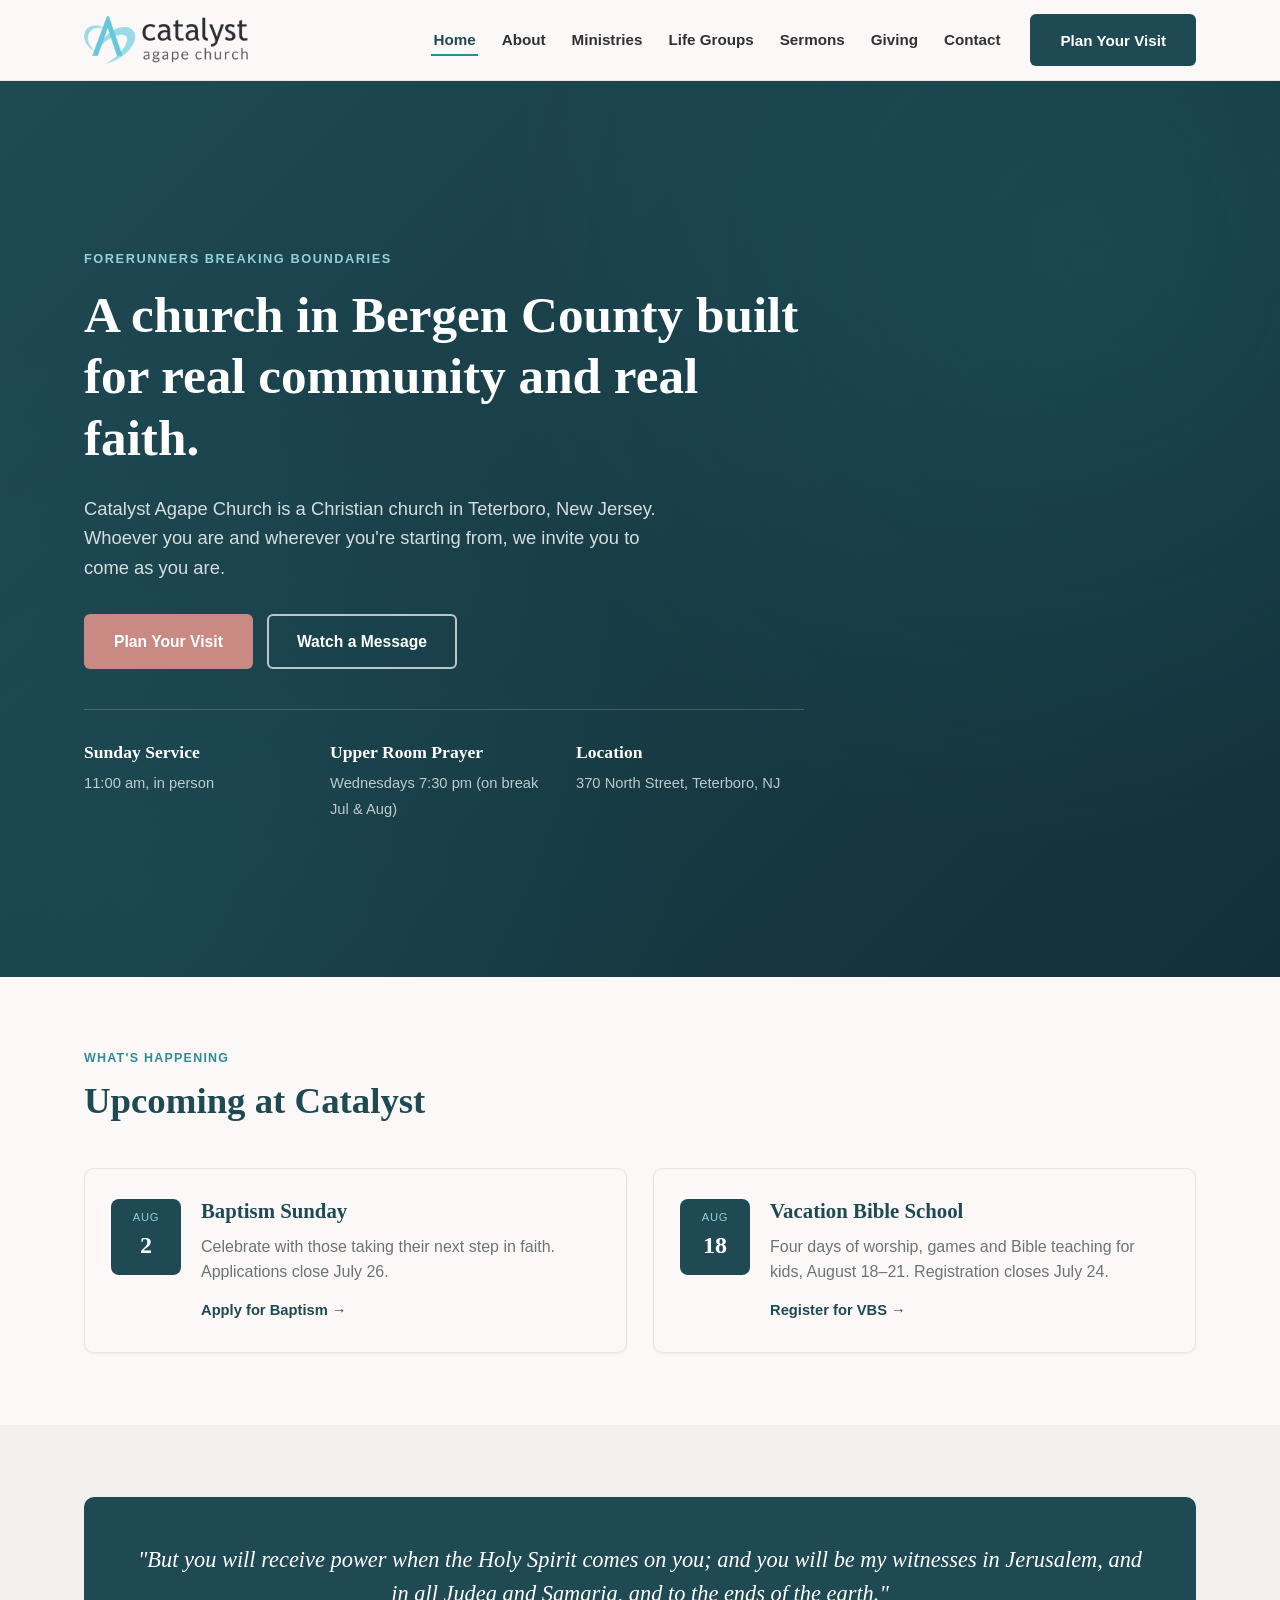
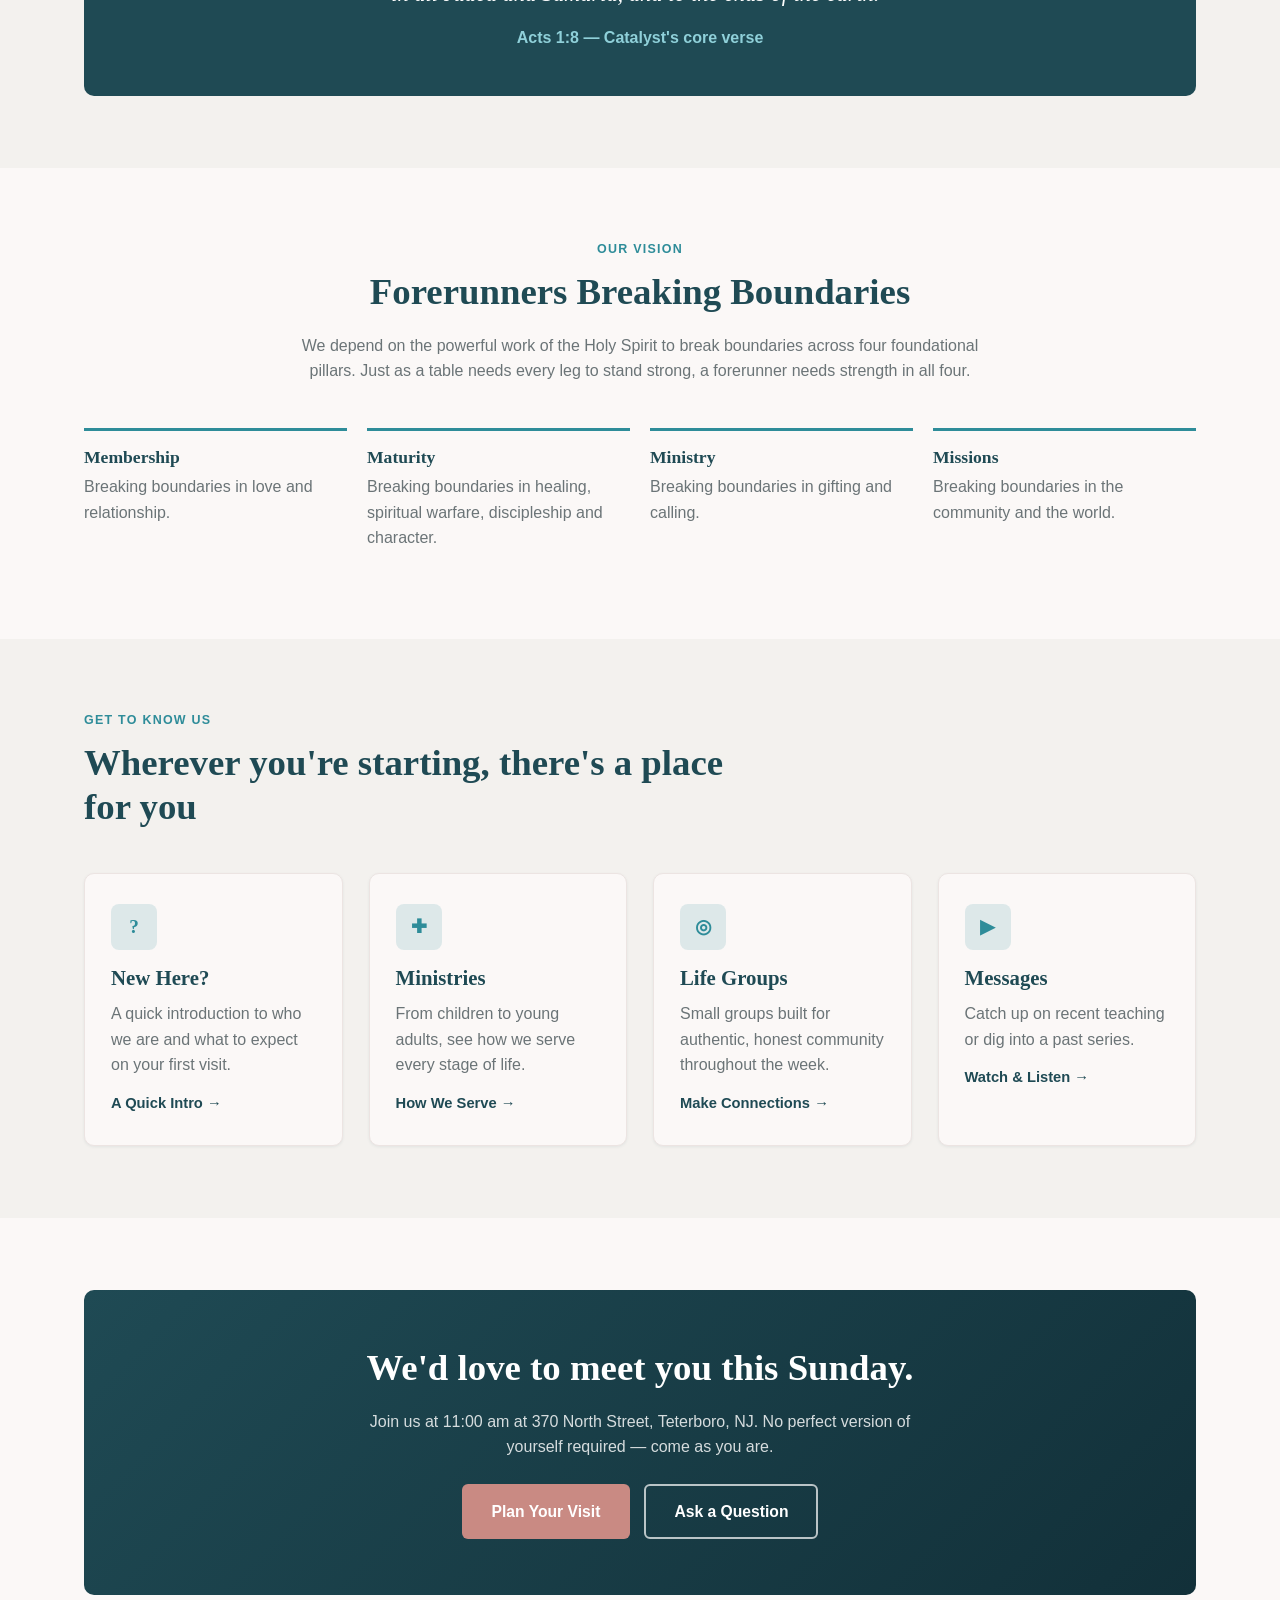
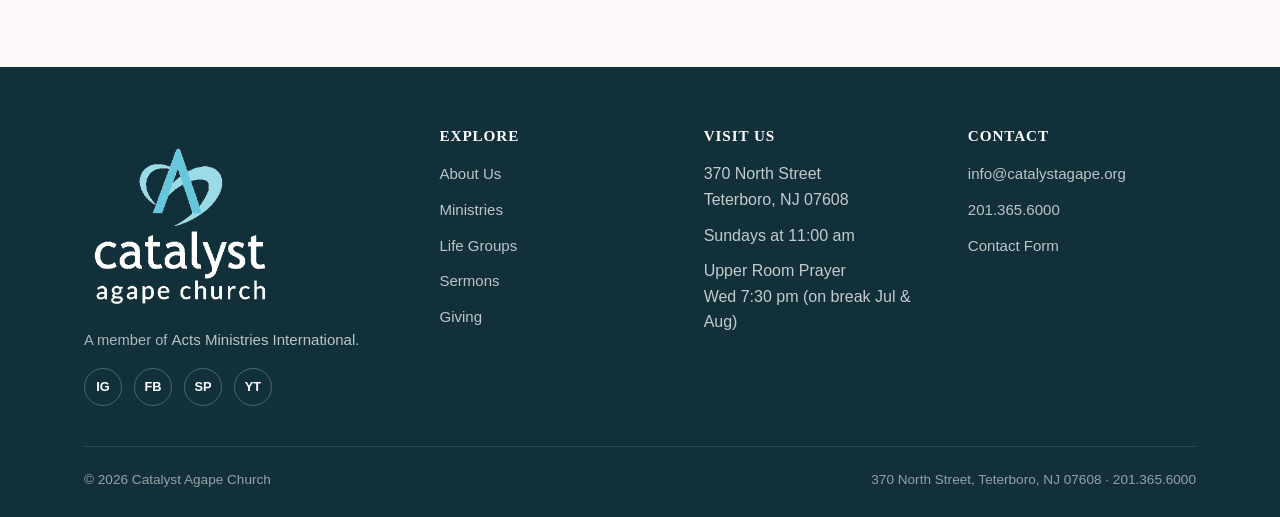
==== commit c33e64b8: "Add files via upload Recolor footer logo text to white for visibility on dark background" ====
--- a/index.html
+++ b/index.html
@@ -46,7 +46,7 @@
 <header class="site-header">
   <div class="header-inner">
     <a class="brand" href="index.html">
-      <img class="brand-logo" src="images/logo-mark.png" alt="Catalyst Agape Church">
+      <img class="brand-logo" src="images/logo-header.png" alt="Catalyst Agape Church">
     </a>
     <nav class="main-nav" aria-label="Primary">
       <ul>
--- a/css/style.css
+++ b/css/style.css
@@ -3,18 +3,20 @@
    ========================================================= */
 
 :root {
-  --color-primary: #7DBCC4;
-  --color-primary-dark: #5fa9b3;
-  --color-charcoal: #3D4A57;
-  --color-charcoal-dark: #2a3540;
-  --color-cream: #f5f9fa;
-  --color-paper: #ffffff;
-  --color-ink: #3D4A57;
-  --color-ink-soft: #6b7a8a;
-  --color-line: #e0e8ed;
+  --color-primary: #2E8C99;
+  --color-primary-dark: #24707a;
+  --color-accent: #C98A83;
+  --color-accent-dark: #b06f68;
+  --color-charcoal: #1F4A54;
+  --color-charcoal-dark: #123039;
+  --color-cream: #F3F1EE;
+  --color-paper: #FBF8F7;
+  --color-ink: #2E3234;
+  --color-ink-soft: #6b7477;
+  --color-line: #ece4e2;
   --radius: 10px;
-  --shadow-sm: 0 1px 3px rgba(61, 74, 87, 0.08);
-  --shadow-md: 0 8px 24px rgba(61, 74, 87, 0.12);
+  --shadow-sm: 0 1px 3px rgba(31, 74, 84, 0.08);
+  --shadow-md: 0 8px 24px rgba(31, 74, 84, 0.14);
   --max-width: 1160px;
   --font-body: -apple-system, BlinkMacSystemFont, "Segoe UI", Roboto, Helvetica, Arial, sans-serif;
   --font-serif: Georgia, "Times New Roman", serif;
@@ -80,10 +82,10 @@
   transition: transform 0.15s ease, box-shadow 0.15s ease, background 0.15s ease, color 0.15s ease;
 }
 .btn-primary {
-  background: var(--color-primary);
-  color: #fff;
-}
-.btn-primary:hover { background: var(--color-primary-dark); color: #fff; transform: translateY(-1px); }
+  background: var(--color-accent);
+  color: #fff;
+}
+.btn-primary:hover { background: var(--color-accent-dark); color: #fff; transform: translateY(-1px); }
 .btn-outline {
   background: transparent;
   border-color: rgba(255,255,255,0.7);
@@ -124,7 +126,7 @@
   color: var(--color-charcoal);
 }
 .brand-logo {
-  height: 44px;
+  height: 48px;
   width: auto;
   display: block;
   flex-shrink: 0;
@@ -163,6 +165,12 @@
   padding: 6px 2px;
   border-bottom: 2px solid transparent;
 }
+.nav-cta .btn {
+  color: #fff;
+  border-bottom: none;
+  padding: 13px 28px;
+}
+.nav-cta .btn:hover { color: #fff; }
 .main-nav a:hover,
 .main-nav a[aria-current="page"] {
   color: var(--color-charcoal);
@@ -199,8 +207,8 @@
   position: absolute;
   inset: 0;
   background:
-    radial-gradient(circle at 85% 20%, rgba(125,188,196,0.15), transparent 45%),
-    radial-gradient(circle at 10% 90%, rgba(125,188,196,0.1), transparent 40%);
+    radial-gradient(circle at 85% 20%, rgba(46,140,153,0.15), transparent 45%),
+    radial-gradient(circle at 10% 90%, rgba(46,140,153,0.1), transparent 40%);
 }
 .hero-inner {
   position: relative;
@@ -213,7 +221,7 @@
   letter-spacing: 0.12em;
   font-size: 0.8rem;
   font-weight: 700;
-  color: #a5d9e0;
+  color: #8fd0d9;
   margin-bottom: 14px;
 }
 .hero h1 { color: #fff; max-width: 720px; }
@@ -296,7 +304,7 @@
   width: 46px;
   height: 46px;
   border-radius: 8px;
-  background: rgba(125,188,196,0.15);
+  background: rgba(46,140,153,0.15);
   color: var(--color-primary);
   display: flex;
   align-items: center;
@@ -346,7 +354,7 @@
   margin: 0 0 14px;
   line-height: 1.5;
 }
-.verse-block cite { color: #a5d9e0; font-style: normal; font-weight: 600; }
+.verse-block cite { color: #8fd0d9; font-style: normal; font-weight: 600; }
 
 /* ---------- Pillars ---------- */
 .pillars {
@@ -391,7 +399,7 @@
   border-radius: 8px;
   padding: 10px 6px;
 }
-.event-date .month { display: block; font-size: 0.7rem; text-transform: uppercase; letter-spacing: 0.06em; color: #a5d9e0; }
+.event-date .month { display: block; font-size: 0.7rem; text-transform: uppercase; letter-spacing: 0.06em; color: #8fd0d9; }
 .event-date .day { display: block; font-family: var(--font-serif); font-size: 1.5rem; font-weight: 700; }
 
 /* ---------- CTA banner ---------- */
@@ -451,7 +459,7 @@
 input:focus, textarea:focus, select:focus {
   outline: none;
   border-color: var(--color-primary);
-  box-shadow: 0 0 0 3px rgba(125,188,196,0.15);
+  box-shadow: 0 0 0 3px rgba(46,140,153,0.15);
 }
 textarea { resize: vertical; min-height: 130px; }
 .form-note { font-size: 0.85rem; color: var(--color-ink-soft); margin-top: -8px; }
@@ -528,7 +536,7 @@
 .small { font-size: 0.88rem; }
 .tag {
   display: inline-block;
-  background: rgba(125,188,196,0.15);
+  background: rgba(46,140,153,0.15);
   color: var(--color-primary);
   font-size: 0.75rem;
   font-weight: 700;
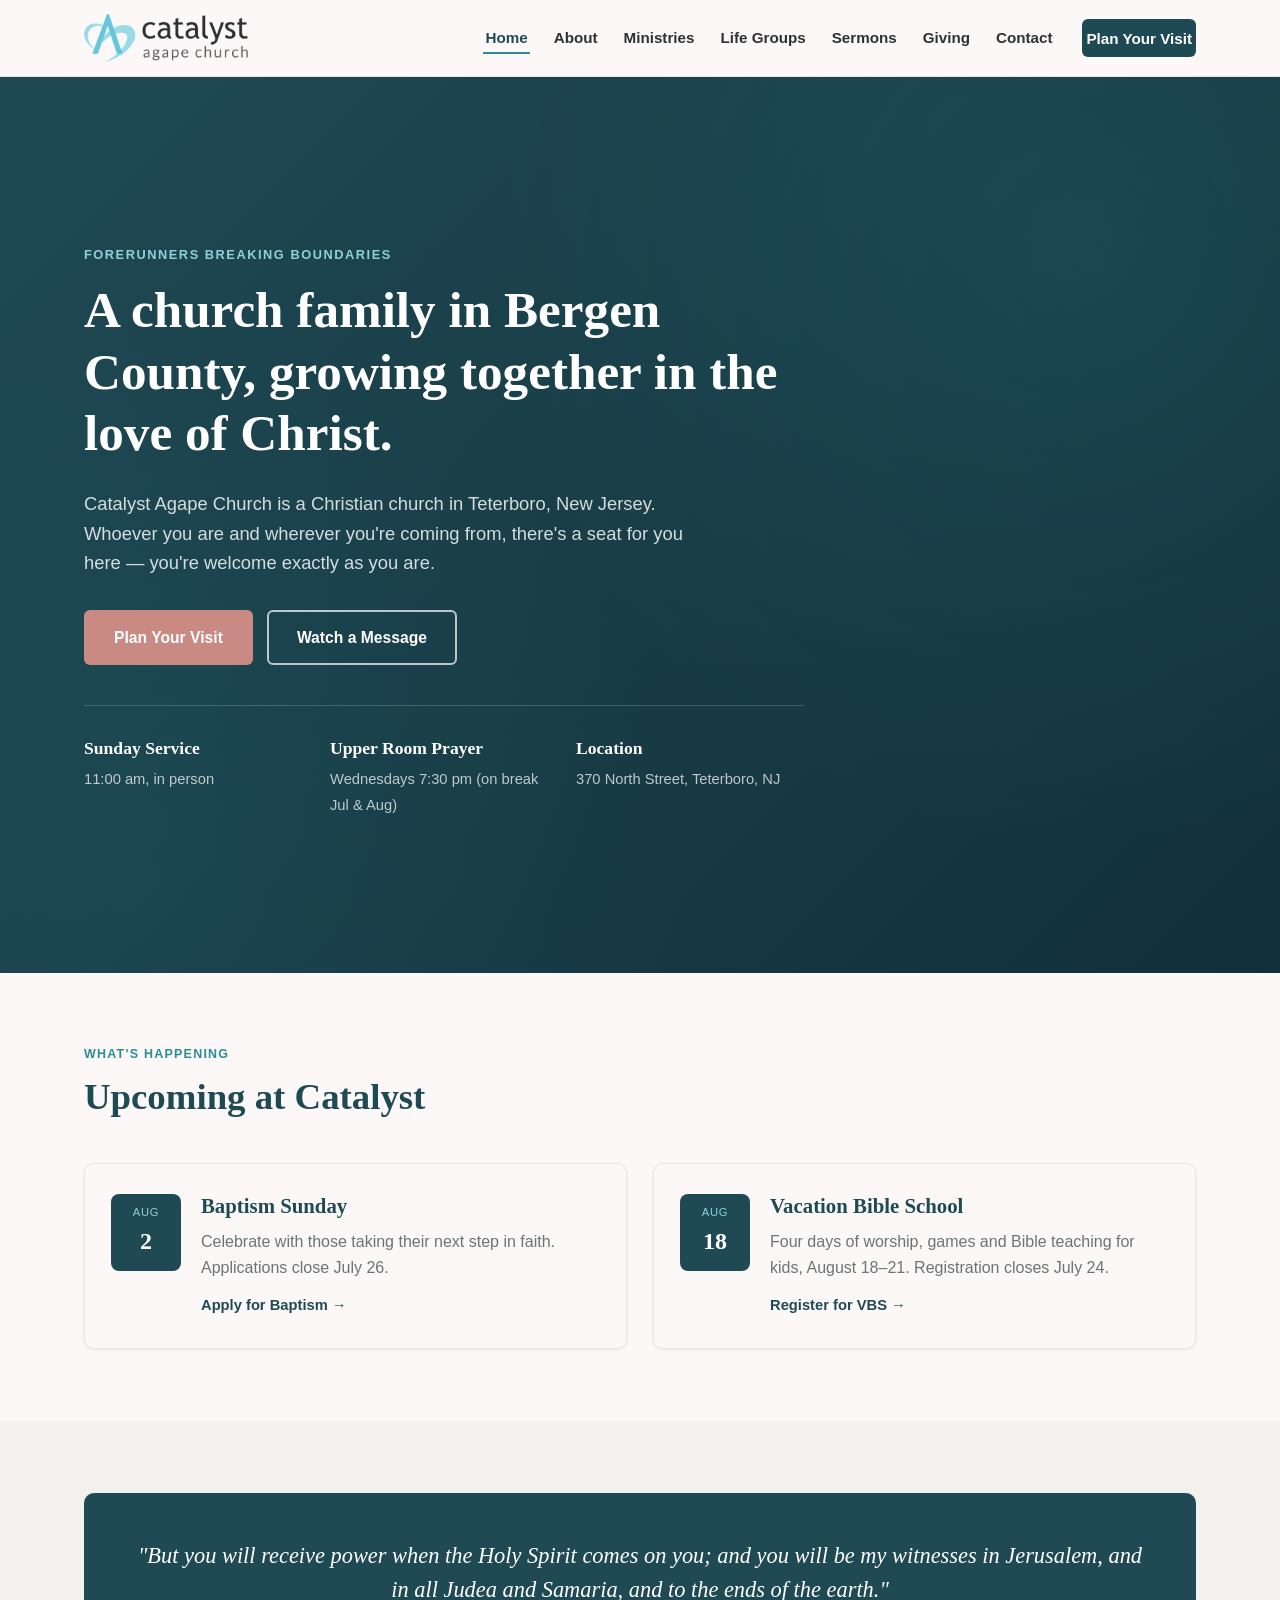
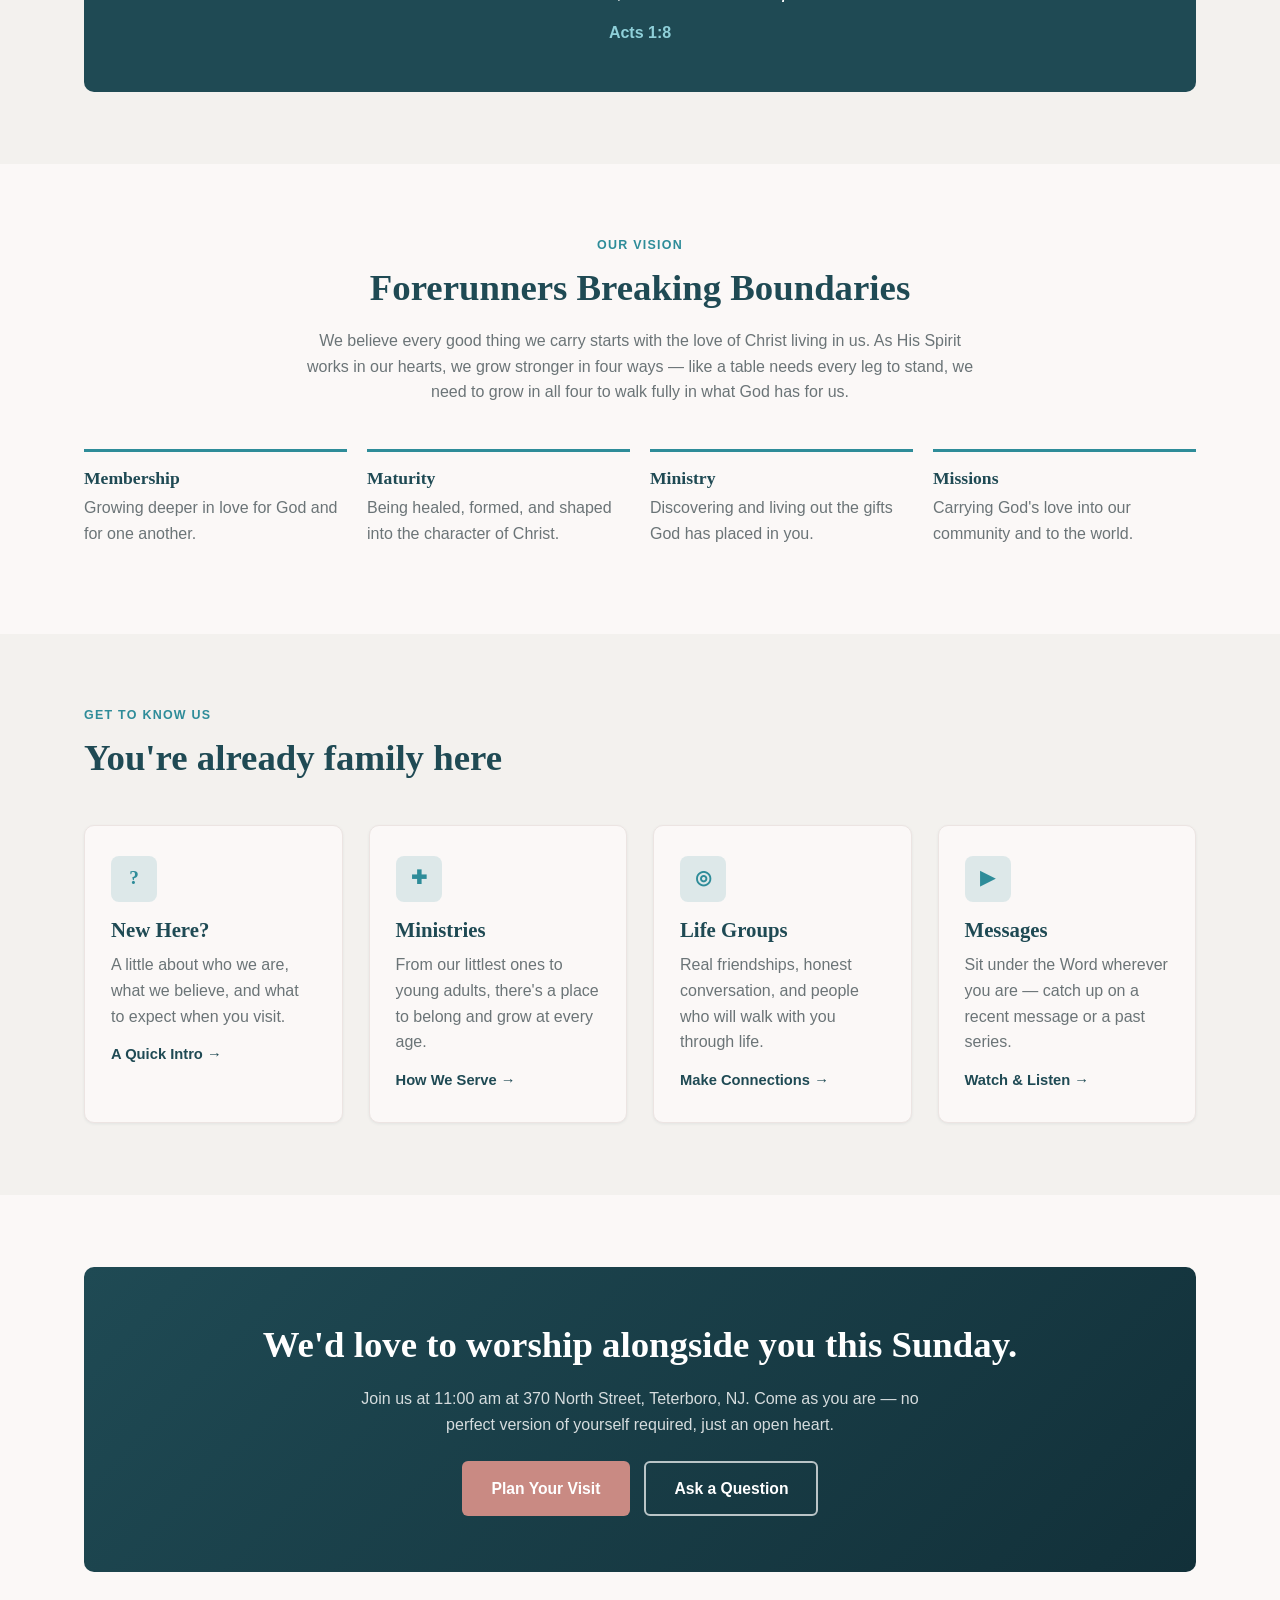
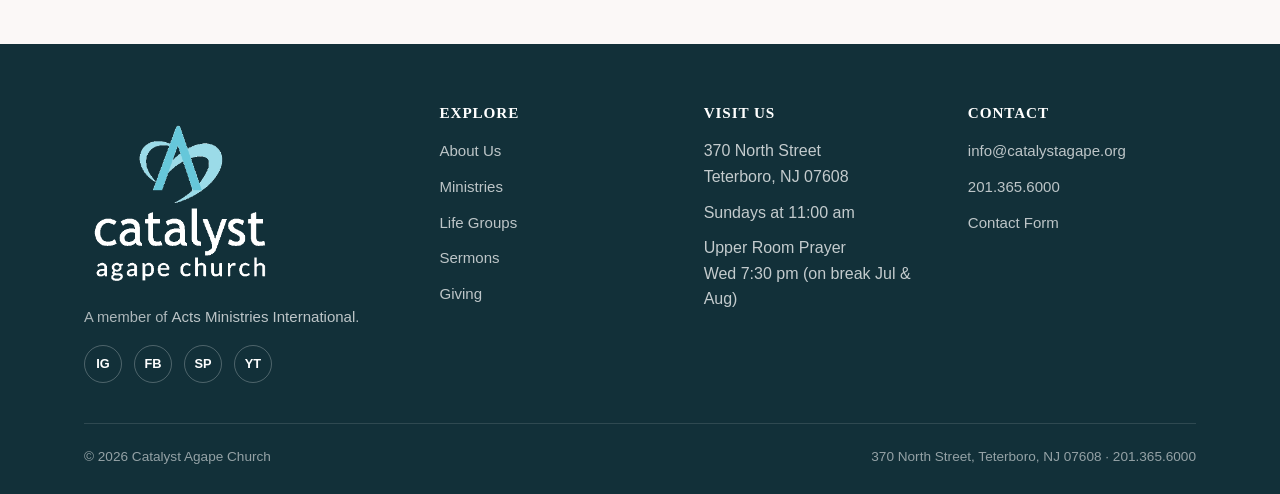
==== commit 98de5a12: "Add files via upload" ====
--- a/index.html
+++ b/index.html
@@ -71,8 +71,8 @@
   <section class="hero">
     <div class="hero-inner">
       <p class="hero-eyebrow">Forerunners Breaking Boundaries</p>
-      <h1>A church in Bergen County built for real community and real faith.</h1>
-      <p class="hero-sub">Catalyst Agape Church is a Christian church in Teterboro, New Jersey. Whoever you are and wherever you're starting from, we invite you to come as you are.</p>
+      <h1>A church family in Bergen County, growing together in the love of Christ.</h1>
+      <p class="hero-sub">Catalyst Agape Church is a Christian church in Teterboro, New Jersey. Whoever you are and wherever you're coming from, there's a seat for you here — you're welcome exactly as you are.</p>
       <div class="hero-actions">
         <a class="btn btn-primary" href="about.html#plan-visit">Plan Your Visit</a>
         <a class="btn btn-outline" href="sermons.html">Watch a Message</a>
@@ -126,7 +126,7 @@
     <div class="container">
       <div class="verse-block">
         <blockquote>"But you will receive power when the Holy Spirit comes on you; and you will be my witnesses in Jerusalem, and in all Judea and Samaria, and to the ends of the earth."</blockquote>
-        <cite>Acts 1:8 — Catalyst's core verse</cite>
+        <cite>Acts 1:8</cite>
       </div>
     </div>
   </section>
@@ -136,24 +136,24 @@
       <div class="section-head center">
         <p class="eyebrow">Our Vision</p>
         <h2>Forerunners Breaking Boundaries</h2>
-        <p>We depend on the powerful work of the Holy Spirit to break boundaries across four foundational pillars. Just as a table needs every leg to stand strong, a forerunner needs strength in all four.</p>
+        <p>We believe every good thing we carry starts with the love of Christ living in us. As His Spirit works in our hearts, we grow stronger in four ways — like a table needs every leg to stand, we need to grow in all four to walk fully in what God has for us.</p>
       </div>
       <div class="pillars">
         <div class="pillar">
           <h3>Membership</h3>
-          <p>Breaking boundaries in love and relationship.</p>
+          <p>Growing deeper in love for God and for one another.</p>
         </div>
         <div class="pillar">
           <h3>Maturity</h3>
-          <p>Breaking boundaries in healing, spiritual warfare, discipleship and character.</p>
+          <p>Being healed, formed, and shaped into the character of Christ.</p>
         </div>
         <div class="pillar">
           <h3>Ministry</h3>
-          <p>Breaking boundaries in gifting and calling.</p>
+          <p>Discovering and living out the gifts God has placed in you.</p>
         </div>
         <div class="pillar">
           <h3>Missions</h3>
-          <p>Breaking boundaries in the community and the world.</p>
+          <p>Carrying God's love into our community and to the world.</p>
         </div>
       </div>
     </div>
@@ -163,31 +163,31 @@
     <div class="container">
       <div class="section-head">
         <p class="eyebrow">Get to Know Us</p>
-        <h2>Wherever you're starting, there's a place for you</h2>
+        <h2>You're already family here</h2>
       </div>
       <div class="grid grid-4">
         <div class="card">
           <div class="icon-badge">?</div>
           <h3>New Here?</h3>
-          <p>A quick introduction to who we are and what to expect on your first visit.</p>
+          <p>A little about who we are, what we believe, and what to expect when you visit.</p>
           <a class="card-link" href="about.html">A Quick Intro →</a>
         </div>
         <div class="card">
           <div class="icon-badge">✚</div>
           <h3>Ministries</h3>
-          <p>From children to young adults, see how we serve every stage of life.</p>
+          <p>From our littlest ones to young adults, there's a place to belong and grow at every age.</p>
           <a class="card-link" href="ministries.html">How We Serve →</a>
         </div>
         <div class="card">
           <div class="icon-badge">◎</div>
           <h3>Life Groups</h3>
-          <p>Small groups built for authentic, honest community throughout the week.</p>
+          <p>Real friendships, honest conversation, and people who will walk with you through life.</p>
           <a class="card-link" href="lifegroups.html">Make Connections →</a>
         </div>
         <div class="card">
           <div class="icon-badge">▶</div>
           <h3>Messages</h3>
-          <p>Catch up on recent teaching or dig into a past series.</p>
+          <p>Sit under the Word wherever you are — catch up on a recent message or a past series.</p>
           <a class="card-link" href="sermons.html">Watch &amp; Listen →</a>
         </div>
       </div>
@@ -197,8 +197,8 @@
   <section>
     <div class="container">
       <div class="cta-banner">
-        <h2>We'd love to meet you this Sunday.</h2>
-        <p>Join us at 11:00 am at 370 North Street, Teterboro, NJ. No perfect version of yourself required — come as you are.</p>
+        <h2>We'd love to worship alongside you this Sunday.</h2>
+        <p>Join us at 11:00 am at 370 North Street, Teterboro, NJ. Come as you are — no perfect version of yourself required, just an open heart.</p>
         <div class="cta-actions">
           <a class="btn btn-primary" href="about.html#plan-visit">Plan Your Visit</a>
           <a class="btn btn-outline" href="contact.html">Ask a Question</a>
--- a/css/style.css
+++ b/css/style.css
@@ -23,7 +23,6 @@
 }
 
 * { box-sizing: border-box; }
-
 html { scroll-behavior: smooth; }
 
 body {
@@ -36,7 +35,6 @@
 }
 
 img { max-width: 100%; display: block; }
-
 a { color: var(--color-charcoal); text-decoration: none; }
 a:hover { color: var(--color-primary); }
 
@@ -46,26 +44,17 @@
   line-height: 1.2;
   margin: 0 0 0.5em;
 }
-
 h1 { font-size: clamp(2rem, 5vw, 3.2rem); }
 h2 { font-size: clamp(1.6rem, 3.5vw, 2.3rem); }
 h3 { font-size: 1.3rem; }
 p { margin: 0 0 1em; color: var(--color-ink-soft); }
 
-.container {
-  max-width: var(--max-width);
-  margin: 0 auto;
-  padding: 0 24px;
-}
+.container { max-width: var(--max-width); margin: 0 auto; padding: 0 24px; }
 
 .skip-link {
-  position: absolute;
-  left: -999px;
-  top: 0;
-  background: var(--color-charcoal);
-  color: #fff;
-  padding: 10px 16px;
-  z-index: 1000;
+  position: absolute; left: -999px; top: 0;
+  background: var(--color-charcoal); color: #fff;
+  padding: 10px 16px; z-index: 1000;
 }
 .skip-link:focus { left: 12px; top: 12px; }
 
@@ -81,187 +70,55 @@
   border: 2px solid transparent;
   transition: transform 0.15s ease, box-shadow 0.15s ease, background 0.15s ease, color 0.15s ease;
 }
-.btn-primary {
-  background: var(--color-accent);
-  color: #fff;
-}
+.btn-primary { background: var(--color-accent); color: #fff; }
 .btn-primary:hover { background: var(--color-accent-dark); color: #fff; transform: translateY(-1px); }
-.btn-outline {
-  background: transparent;
-  border-color: rgba(255,255,255,0.7);
-  color: #fff;
-}
+.btn-outline { background: transparent; border-color: rgba(255,255,255,0.7); color: #fff; }
 .btn-outline:hover { background: rgba(255,255,255,0.12); color: #fff; }
-.btn-navy {
-  background: var(--color-charcoal);
-  color: #fff;
-}
+.btn-navy { background: var(--color-charcoal); color: #fff; }
 .btn-navy:hover { background: var(--color-charcoal-dark); color: #fff; }
 .btn-block { display: block; width: 100%; }
 
 /* ---------- Header ---------- */
-.site-header {
-  position: sticky;
-  top: 0;
-  z-index: 500;
-  background: var(--color-paper);
-  border-bottom: 1px solid var(--color-line);
-}
-.header-inner {
-  max-width: var(--max-width);
-  margin: 0 auto;
-  padding: 14px 24px;
-  display: flex;
-  align-items: center;
-  justify-content: space-between;
-  gap: 16px;
-}
-.brand {
-  display: flex;
-  align-items: center;
-  gap: 10px;
-  font-family: var(--font-serif);
-  font-size: 1.35rem;
-  font-weight: 700;
-  color: var(--color-charcoal);
-}
-.brand-logo {
-  height: 48px;
-  width: auto;
-  display: block;
-  flex-shrink: 0;
-}
-.brand small {
-  display: block;
-  font-family: var(--font-body);
-  font-weight: 500;
-  font-size: 0.65rem;
-  letter-spacing: 0.06em;
-  color: var(--color-ink-soft);
-  text-transform: uppercase;
-}
-.footer-brand .brand-logo {
-  height: auto;
-  width: 200px;
-  max-width: 100%;
-}
-
-.main-nav {
-  display: flex;
-  align-items: center;
-  gap: 28px;
-}
-.main-nav ul {
-  list-style: none;
-  display: flex;
-  gap: 22px;
-  margin: 0;
-  padding: 0;
-}
-.main-nav a {
-  font-size: 0.95rem;
-  font-weight: 600;
-  color: var(--color-ink);
-  padding: 6px 2px;
-  border-bottom: 2px solid transparent;
-}
-.nav-cta .btn {
-  color: #fff;
-  border-bottom: none;
-  padding: 13px 28px;
-}
+.site-header { position: sticky; top: 0; z-index: 500; background: var(--color-paper); border-bottom: 1px solid var(--color-line); }
+.header-inner { max-width: var(--max-width); margin: 0 auto; padding: 14px 24px; display: flex; align-items: center; justify-content: space-between; gap: 16px; }
+.brand { display: flex; align-items: center; gap: 10px; font-family: var(--font-serif); font-size: 1.35rem; font-weight: 700; color: var(--color-charcoal); }
+.brand-logo { height: 48px; width: auto; display: block; flex-shrink: 0; }
+.footer-brand .brand-logo { height: auto; width: 200px; max-width: 100%; }
+.brand small { display: block; font-family: var(--font-body); font-weight: 500; font-size: 0.65rem; letter-spacing: 0.06em; color: var(--color-ink-soft); text-transform: uppercase; }
+
+.main-nav { display: flex; align-items: center; gap: 28px; }
+.main-nav ul { list-style: none; display: flex; gap: 22px; margin: 0; padding: 0; }
+.main-nav a { font-size: 0.95rem; font-weight: 600; color: var(--color-ink); padding: 6px 2px; border-bottom: 2px solid transparent; }
+.main-nav a:hover, .main-nav a[aria-current="page"] { color: var(--color-charcoal); border-bottom-color: var(--color-primary); }
+.nav-cta { flex-shrink: 0; }
+.nav-cta .btn { color: #fff; border-bottom: none; }
 .nav-cta .btn:hover { color: #fff; }
-.main-nav a:hover,
-.main-nav a[aria-current="page"] {
-  color: var(--color-charcoal);
-  border-bottom-color: var(--color-primary);
-}
-
-.nav-cta { flex-shrink: 0; }
-
-.nav-toggle {
-  display: none;
-  background: none;
-  border: none;
-  cursor: pointer;
-  padding: 6px;
-}
-.nav-toggle span {
-  display: block;
-  width: 26px;
-  height: 2px;
-  background: var(--color-charcoal);
-  margin: 6px 0;
-  transition: transform 0.2s ease, opacity 0.2s ease;
-}
+
+.nav-toggle { display: none; background: none; border: none; cursor: pointer; padding: 6px; }
+.nav-toggle span { display: block; width: 26px; height: 2px; background: var(--color-charcoal); margin: 6px 0; transition: transform 0.2s ease, opacity 0.2s ease; }
 
 /* ---------- Hero ---------- */
-.hero {
-  background: linear-gradient(135deg, var(--color-charcoal) 0%, var(--color-charcoal-dark) 100%);
-  color: #fff;
-  position: relative;
-  overflow: hidden;
-}
+.hero { background: linear-gradient(135deg, var(--color-charcoal) 0%, var(--color-charcoal-dark) 100%); color: #fff; position: relative; overflow: hidden; }
 .hero::before {
-  content: "";
-  position: absolute;
-  inset: 0;
+  content: ""; position: absolute; inset: 0;
   background:
     radial-gradient(circle at 85% 20%, rgba(46,140,153,0.15), transparent 45%),
     radial-gradient(circle at 10% 90%, rgba(46,140,153,0.1), transparent 40%);
 }
-.hero-inner {
-  position: relative;
-  max-width: var(--max-width);
-  margin: 0 auto;
-  padding: 96px 24px 84px;
-}
-.hero-eyebrow {
-  text-transform: uppercase;
-  letter-spacing: 0.12em;
-  font-size: 0.8rem;
-  font-weight: 700;
-  color: #8fd0d9;
-  margin-bottom: 14px;
-}
+.hero-inner { position: relative; max-width: var(--max-width); margin: 0 auto; padding: 96px 24px 84px; }
+.hero-eyebrow { text-transform: uppercase; letter-spacing: 0.12em; font-size: 0.8rem; font-weight: 700; color: #8fd0d9; margin-bottom: 14px; }
 .hero h1 { color: #fff; max-width: 720px; }
-.hero-sub {
-  color: rgba(255,255,255,0.82);
-  font-size: 1.15rem;
-  max-width: 600px;
-  margin-bottom: 32px;
-}
+.hero-sub { color: rgba(255,255,255,0.82); font-size: 1.15rem; max-width: 600px; margin-bottom: 32px; }
 .hero-actions { display: flex; gap: 14px; flex-wrap: wrap; margin-bottom: 40px; }
 
-.hero-facts {
-  display: grid;
-  grid-template-columns: repeat(3, 1fr);
-  gap: 18px;
-  max-width: 720px;
-  border-top: 1px solid rgba(255,255,255,0.18);
-  padding-top: 28px;
-}
-.hero-fact strong {
-  display: block;
-  font-family: var(--font-serif);
-  font-size: 1.1rem;
-  color: #fff;
-  margin-bottom: 4px;
-}
+.hero-facts { display: grid; grid-template-columns: repeat(3, 1fr); gap: 18px; max-width: 720px; border-top: 1px solid rgba(255,255,255,0.18); padding-top: 28px; }
+.hero-fact strong { display: block; font-family: var(--font-serif); font-size: 1.1rem; color: #fff; margin-bottom: 4px; }
 .hero-fact span { color: rgba(255,255,255,0.72); font-size: 0.92rem; }
 
-.page-hero {
-  background: linear-gradient(135deg, var(--color-charcoal) 0%, var(--color-charcoal-dark) 100%);
-  color: #fff;
-  padding: 64px 0 56px;
-}
+.page-hero { background: linear-gradient(135deg, var(--color-charcoal) 0%, var(--color-charcoal-dark) 100%); color: #fff; padding: 64px 0 56px; }
 .page-hero h1 { color: #fff; margin-bottom: 10px; }
 .page-hero p { color: rgba(255,255,255,0.82); max-width: 640px; font-size: 1.05rem; }
-.breadcrumb {
-  font-size: 0.85rem;
-  color: rgba(255,255,255,0.6);
-  margin-bottom: 14px;
-}
+.breadcrumb { font-size: 0.85rem; color: rgba(255,255,255,0.6); margin-bottom: 14px; }
 .breadcrumb a { color: rgba(255,255,255,0.8); }
 
 /* ---------- Sections ---------- */
@@ -269,265 +126,103 @@
 .section-alt { background: var(--color-cream); }
 .section-head { max-width: 680px; margin-bottom: 44px; }
 .section-head.center { margin-left: auto; margin-right: auto; text-align: center; }
-.eyebrow {
-  text-transform: uppercase;
-  letter-spacing: 0.1em;
-  font-size: 0.78rem;
-  font-weight: 700;
-  color: var(--color-primary);
-  margin-bottom: 10px;
-}
+.eyebrow { text-transform: uppercase; letter-spacing: 0.1em; font-size: 0.78rem; font-weight: 700; color: var(--color-primary); margin-bottom: 10px; }
 
 /* ---------- Cards / grids ---------- */
-.grid {
-  display: grid;
-  gap: 26px;
-}
+.grid { display: grid; gap: 26px; }
 .grid-4 { grid-template-columns: repeat(4, 1fr); }
 .grid-3 { grid-template-columns: repeat(3, 1fr); }
 .grid-2 { grid-template-columns: repeat(2, 1fr); }
 
-.card {
-  background: var(--color-paper);
-  border: 1px solid var(--color-line);
-  border-radius: var(--radius);
-  padding: 30px 26px;
-  box-shadow: var(--shadow-sm);
-  transition: box-shadow 0.2s ease, transform 0.2s ease;
-}
+.card { background: var(--color-paper); border: 1px solid var(--color-line); border-radius: var(--radius); padding: 30px 26px; box-shadow: var(--shadow-sm); transition: box-shadow 0.2s ease, transform 0.2s ease; }
 .card:hover { box-shadow: var(--shadow-md); transform: translateY(-2px); }
 .card h3 { margin-bottom: 10px; }
 .card p { margin-bottom: 12px; }
 .card-link { font-weight: 600; font-size: 0.92rem; }
 
 .icon-badge {
-  width: 46px;
-  height: 46px;
-  border-radius: 8px;
-  background: rgba(46,140,153,0.15);
-  color: var(--color-primary);
-  display: flex;
-  align-items: center;
-  justify-content: center;
-  font-family: var(--font-serif);
-  font-weight: 700;
-  font-size: 1.2rem;
-  margin-bottom: 16px;
-}
-
-/* ---------- Image placeholder (no real photo supplied yet) ---------- */
-.img-frame {
-  position: relative;
-  background: var(--color-charcoal);
-  border-radius: var(--radius);
-  overflow: hidden;
-  aspect-ratio: 4 / 3;
-}
+  width: 46px; height: 46px; border-radius: 8px;
+  background: rgba(46,140,153,0.15); color: var(--color-primary);
+  display: flex; align-items: center; justify-content: center;
+  font-family: var(--font-serif); font-weight: 700; font-size: 1.2rem; margin-bottom: 16px;
+}
+
+/* ---------- Image placeholder ---------- */
+.img-frame { position: relative; background: var(--color-charcoal); border-radius: var(--radius); overflow: hidden; aspect-ratio: 4 / 3; }
 .img-frame img { width: 100%; height: 100%; object-fit: cover; }
 .img-placeholder {
-  width: 100%;
-  height: 100%;
-  display: flex;
-  align-items: center;
-  justify-content: center;
-  text-align: center;
-  padding: 16px;
+  width: 100%; height: 100%; display: flex; align-items: center; justify-content: center;
+  text-align: center; padding: 16px;
   background: linear-gradient(135deg, var(--color-charcoal), var(--color-charcoal-dark));
-  color: rgba(255,255,255,0.75);
-  font-size: 0.8rem;
-  line-height: 1.5;
+  color: rgba(255,255,255,0.75); font-size: 0.8rem; line-height: 1.5;
 }
 .img-frame.round { border-radius: 50%; aspect-ratio: 1/1; }
 
 /* ---------- Verse / callout ---------- */
-.verse-block {
-  background: var(--color-charcoal);
-  color: #fff;
-  border-radius: var(--radius);
-  padding: 46px;
-  text-align: center;
-}
-.verse-block blockquote {
-  font-family: var(--font-serif);
-  font-size: 1.4rem;
-  font-style: italic;
-  margin: 0 0 14px;
-  line-height: 1.5;
-}
+.verse-block { background: var(--color-charcoal); color: #fff; border-radius: var(--radius); padding: 46px; text-align: center; }
+.verse-block blockquote { font-family: var(--font-serif); font-size: 1.4rem; font-style: italic; margin: 0 0 14px; line-height: 1.5; }
 .verse-block cite { color: #8fd0d9; font-style: normal; font-weight: 600; }
 
 /* ---------- Pillars ---------- */
-.pillars {
-  display: grid;
-  grid-template-columns: repeat(4, 1fr);
-  gap: 20px;
-}
-.pillar {
-  border-top: 3px solid var(--color-primary);
-  padding-top: 16px;
-}
+.pillars { display: grid; grid-template-columns: repeat(4, 1fr); gap: 20px; }
+.pillar { border-top: 3px solid var(--color-primary); padding-top: 16px; }
 .pillar h3 { font-size: 1.1rem; margin-bottom: 6px; }
 
 /* ---------- Staff ---------- */
 .staff-card { text-align: center; }
 .staff-card .img-frame { max-width: 200px; margin: 0 auto 18px; }
-.staff-role {
-  color: var(--color-primary);
-  font-weight: 700;
-  font-size: 0.85rem;
-  text-transform: uppercase;
-  letter-spacing: 0.05em;
-  margin-bottom: 12px;
-}
-.staff-bio {
-  font-size: 0.95rem;
-  text-align: left;
-}
+.staff-role { color: var(--color-primary); font-weight: 700; font-size: 0.85rem; text-transform: uppercase; letter-spacing: 0.05em; margin-bottom: 12px; }
+.staff-bio { font-size: 0.95rem; text-align: left; }
 
 /* ---------- Events ---------- */
-.event-card {
-  display: flex;
-  gap: 20px;
-  align-items: flex-start;
-}
-.event-date {
-  flex-shrink: 0;
-  width: 70px;
-  text-align: center;
-  background: var(--color-charcoal);
-  color: #fff;
-  border-radius: 8px;
-  padding: 10px 6px;
-}
+.event-card { display: flex; gap: 20px; align-items: flex-start; }
+.event-date { flex-shrink: 0; width: 70px; text-align: center; background: var(--color-charcoal); color: #fff; border-radius: 8px; padding: 10px 6px; }
 .event-date .month { display: block; font-size: 0.7rem; text-transform: uppercase; letter-spacing: 0.06em; color: #8fd0d9; }
 .event-date .day { display: block; font-family: var(--font-serif); font-size: 1.5rem; font-weight: 700; }
 
 /* ---------- CTA banner ---------- */
-.cta-banner {
-  background: linear-gradient(135deg, var(--color-charcoal), var(--color-charcoal-dark));
-  color: #fff;
-  border-radius: var(--radius);
-  padding: 56px;
-  text-align: center;
-}
+.cta-banner { background: linear-gradient(135deg, var(--color-charcoal), var(--color-charcoal-dark)); color: #fff; border-radius: var(--radius); padding: 56px; text-align: center; }
 .cta-banner h2 { color: #fff; }
 .cta-banner p { color: rgba(255,255,255,0.82); max-width: 560px; margin-left: auto; margin-right: auto; }
 .cta-actions { display: flex; gap: 14px; justify-content: center; flex-wrap: wrap; margin-top: 24px; }
 
 /* ---------- Info list ---------- */
-.info-list {
-  list-style: none;
-  margin: 0;
-  padding: 0;
-}
-.info-list li {
-  display: flex;
-  gap: 14px;
-  padding: 14px 0;
-  border-bottom: 1px solid var(--color-line);
-}
+.info-list { list-style: none; margin: 0; padding: 0; }
+.info-list li { display: flex; gap: 14px; padding: 14px 0; border-bottom: 1px solid var(--color-line); }
 .info-list li:last-child { border-bottom: none; }
-.info-list .label {
-  flex-shrink: 0;
-  width: 120px;
-  font-weight: 700;
-  color: var(--color-charcoal);
-  font-size: 0.9rem;
-  text-transform: uppercase;
-  letter-spacing: 0.04em;
-}
+.info-list .label { flex-shrink: 0; width: 120px; font-weight: 700; color: var(--color-charcoal); font-size: 0.9rem; text-transform: uppercase; letter-spacing: 0.04em; }
 
 /* ---------- Forms ---------- */
 .form-group { margin-bottom: 20px; }
-label {
-  display: block;
-  font-weight: 600;
-  font-size: 0.9rem;
-  margin-bottom: 6px;
-  color: var(--color-charcoal);
-}
+label { display: block; font-weight: 600; font-size: 0.9rem; margin-bottom: 6px; color: var(--color-charcoal); }
 input, textarea, select {
-  width: 100%;
-  padding: 12px 14px;
-  border: 1px solid var(--color-line);
-  border-radius: 6px;
-  font-size: 1rem;
-  font-family: inherit;
-  color: var(--color-ink);
-  background: #fff;
-}
-input:focus, textarea:focus, select:focus {
-  outline: none;
-  border-color: var(--color-primary);
-  box-shadow: 0 0 0 3px rgba(46,140,153,0.15);
-}
+  width: 100%; padding: 12px 14px; border: 1px solid var(--color-line); border-radius: 6px;
+  font-size: 1rem; font-family: inherit; color: var(--color-ink); background: #fff;
+}
+input:focus, textarea:focus, select:focus { outline: none; border-color: var(--color-primary); box-shadow: 0 0 0 3px rgba(46,140,153,0.15); }
 textarea { resize: vertical; min-height: 130px; }
 .form-note { font-size: 0.85rem; color: var(--color-ink-soft); margin-top: -8px; }
-.form-status {
-  margin-top: 16px;
-  padding: 12px 16px;
-  border-radius: 6px;
-  font-size: 0.92rem;
-  display: none;
-}
+.form-status { margin-top: 16px; padding: 12px 16px; border-radius: 6px; font-size: 0.92rem; display: none; }
 .form-status.show { display: block; }
 .form-status.success { background: #e8f3e8; color: #256029; border: 1px solid #b7dfb7; }
 .form-status.error { background: #fbe9e7; color: #a83c2a; border: 1px solid #f2c2b8; }
 
 /* ---------- Giving methods ---------- */
-.give-method {
-  border-left: 3px solid var(--color-primary);
-  padding-left: 20px;
-}
+.give-method { border-left: 3px solid var(--color-primary); padding-left: 20px; }
 
 /* ---------- Footer ---------- */
-.site-footer {
-  background: var(--color-charcoal-dark);
-  color: rgba(255,255,255,0.75);
-  padding: 60px 0 26px;
-}
-.footer-grid {
-  display: grid;
-  grid-template-columns: 1.4fr 1fr 1fr 1fr;
-  gap: 36px;
-  margin-bottom: 40px;
-}
-.footer-grid h4 {
-  color: #fff;
-  font-size: 0.95rem;
-  text-transform: uppercase;
-  letter-spacing: 0.06em;
-  margin-bottom: 16px;
-}
+.site-footer { background: var(--color-charcoal-dark); color: rgba(255,255,255,0.75); padding: 60px 0 26px; }
+.footer-grid { display: grid; grid-template-columns: 1.4fr 1fr 1fr 1fr; gap: 36px; margin-bottom: 40px; }
+.footer-grid h4 { color: #fff; font-size: 0.95rem; text-transform: uppercase; letter-spacing: 0.06em; margin-bottom: 16px; }
 .footer-grid ul { list-style: none; margin: 0; padding: 0; }
 .footer-grid li { margin-bottom: 10px; }
 .footer-grid a { color: rgba(255,255,255,0.72); font-size: 0.94rem; }
 .footer-grid a:hover { color: var(--color-primary); }
 .footer-brand p { color: rgba(255,255,255,0.65); font-size: 0.92rem; max-width: 280px; }
 .social-row { display: flex; gap: 12px; margin-top: 16px; }
-.social-row a {
-  width: 38px;
-  height: 38px;
-  border-radius: 50%;
-  border: 1px solid rgba(255,255,255,0.25);
-  display: flex;
-  align-items: center;
-  justify-content: center;
-  font-size: 0.8rem;
-  font-weight: 700;
-  color: #fff;
-}
+.social-row a { width: 38px; height: 38px; border-radius: 50%; border: 1px solid rgba(255,255,255,0.25); display: flex; align-items: center; justify-content: center; font-size: 0.8rem; font-weight: 700; color: #fff; }
 .social-row a:hover { background: var(--color-primary); border-color: var(--color-primary); }
-.footer-bottom {
-  border-top: 1px solid rgba(255,255,255,0.12);
-  padding-top: 22px;
-  display: flex;
-  justify-content: space-between;
-  flex-wrap: wrap;
-  gap: 10px;
-  font-size: 0.85rem;
-  color: rgba(255,255,255,0.55);
-}
+.footer-bottom { border-top: 1px solid rgba(255,255,255,0.12); padding-top: 22px; display: flex; justify-content: space-between; flex-wrap: wrap; gap: 10px; font-size: 0.85rem; color: rgba(255,255,255,0.55); }
 .footer-bottom a { color: rgba(255,255,255,0.7); }
 
 /* ---------- Utility ---------- */
@@ -535,16 +230,9 @@
 .text-center { text-align: center; }
 .small { font-size: 0.88rem; }
 .tag {
-  display: inline-block;
-  background: rgba(46,140,153,0.15);
-  color: var(--color-primary);
-  font-size: 0.75rem;
-  font-weight: 700;
-  text-transform: uppercase;
-  letter-spacing: 0.05em;
-  padding: 4px 10px;
-  border-radius: 4px;
-  margin-bottom: 10px;
+  display: inline-block; background: rgba(46,140,153,0.15); color: var(--color-primary);
+  font-size: 0.75rem; font-weight: 700; text-transform: uppercase; letter-spacing: 0.05em;
+  padding: 4px 10px; border-radius: 4px; margin-bottom: 10px;
 }
 
 /* ---------- Responsive ---------- */
@@ -558,23 +246,13 @@
 @media (max-width: 760px) {
   .nav-toggle { display: block; }
   .main-nav {
-    position: fixed;
-    inset: 68px 0 0 0;
-    background: var(--color-paper);
-    flex-direction: column;
-    align-items: stretch;
-    padding: 24px;
-    transform: translateX(100%);
-    transition: transform 0.25s ease;
-    overflow-y: auto;
+    position: fixed; inset: 68px 0 0 0; background: var(--color-paper);
+    flex-direction: column; align-items: stretch; padding: 24px;
+    transform: translateX(100%); transition: transform 0.25s ease; overflow-y: auto;
   }
   .main-nav.open { transform: translateX(0); }
   .main-nav ul { flex-direction: column; gap: 4px; }
-  .main-nav ul a {
-    display: block;
-    padding: 14px 6px;
-    border-bottom: 1px solid var(--color-line);
-  }
+  .main-nav ul a { display: block; padding: 14px 6px; border-bottom: 1px solid var(--color-line); }
   .nav-cta { margin-top: 18px; }
   .nav-cta .btn { display: block; text-align: center; }
 
